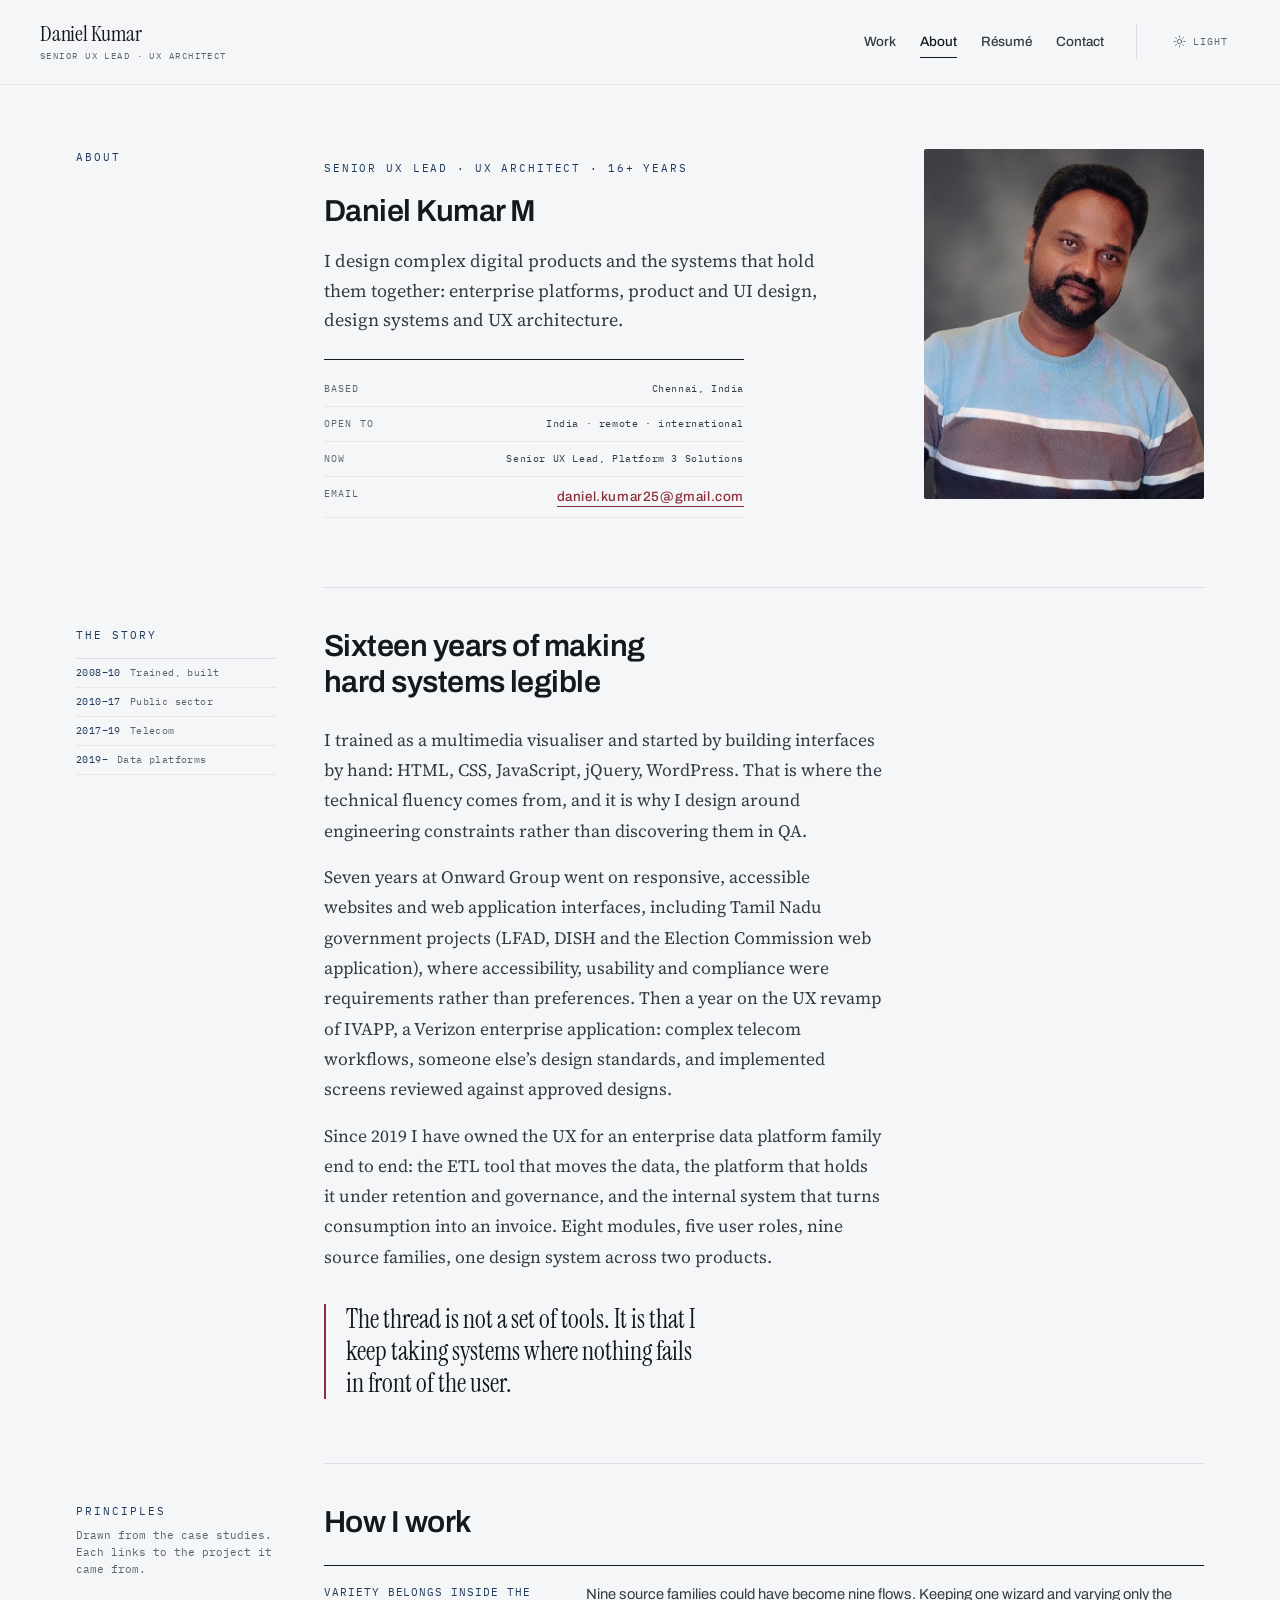
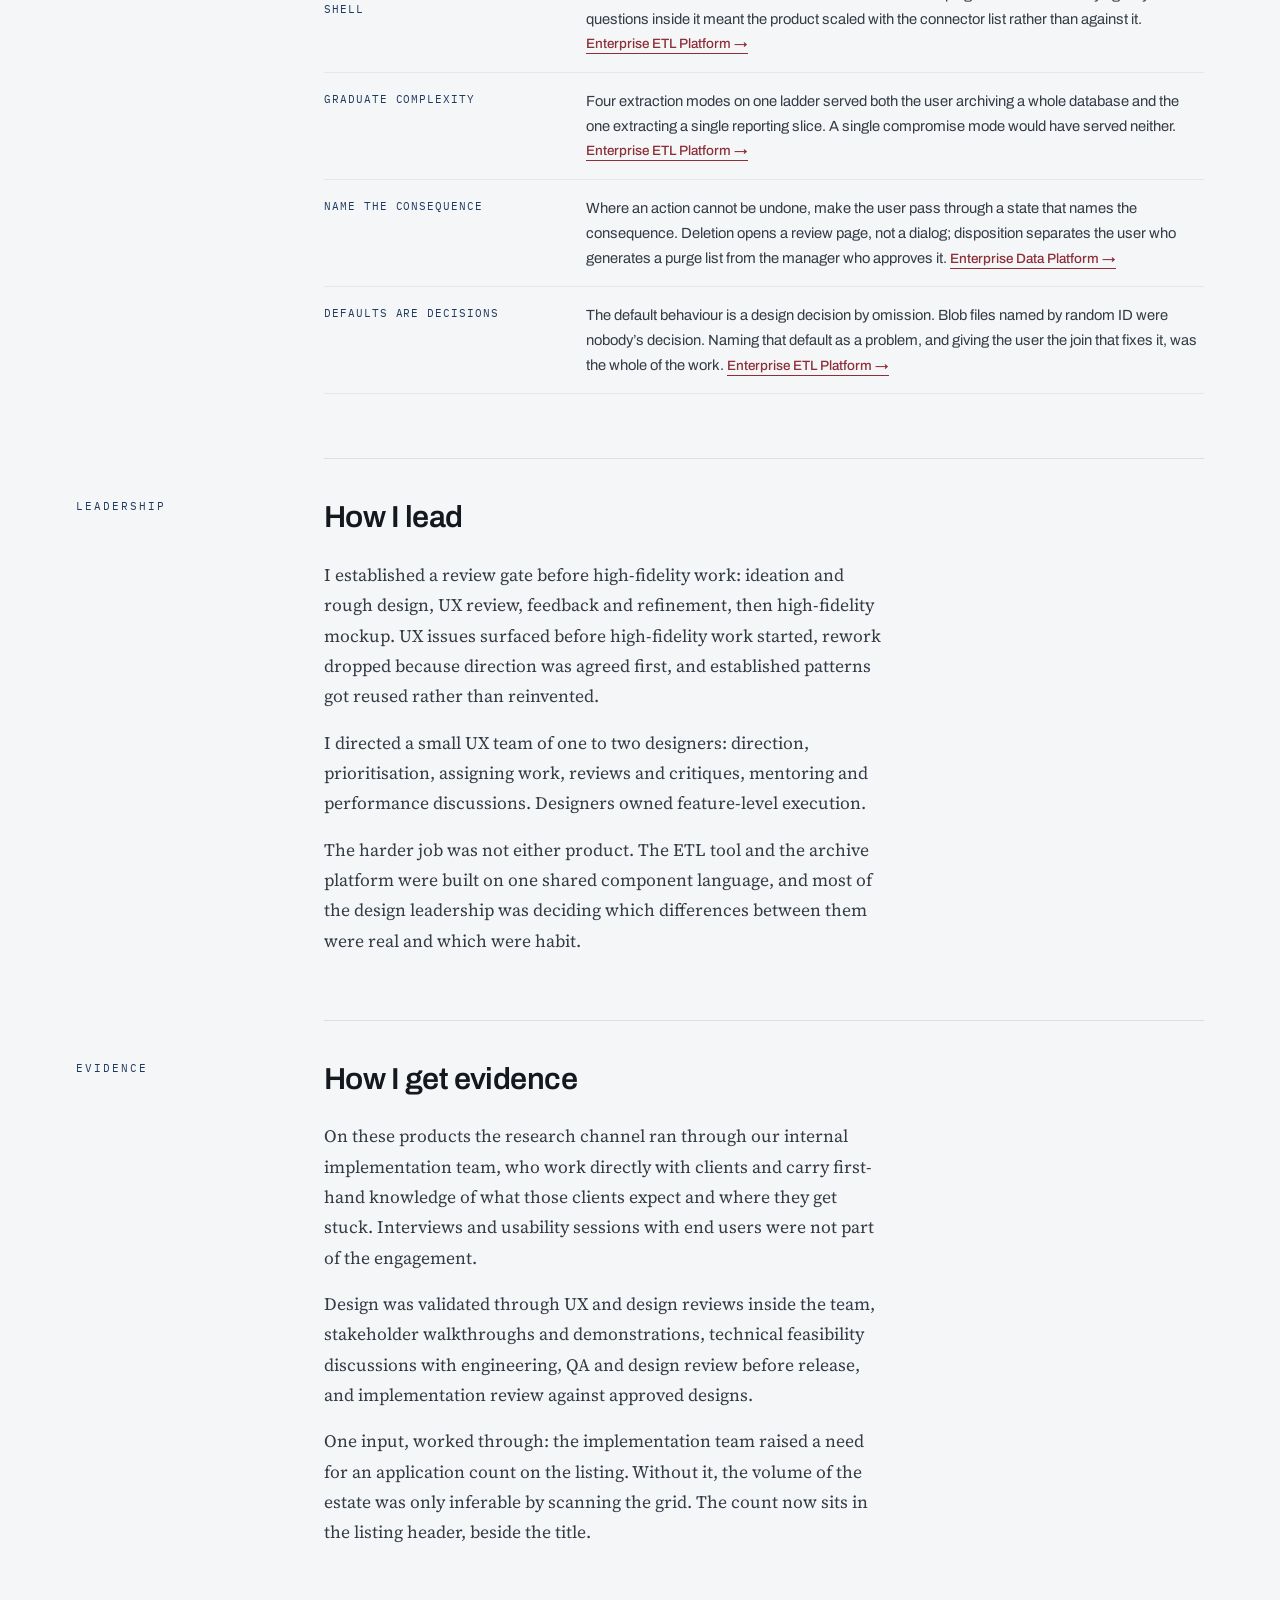
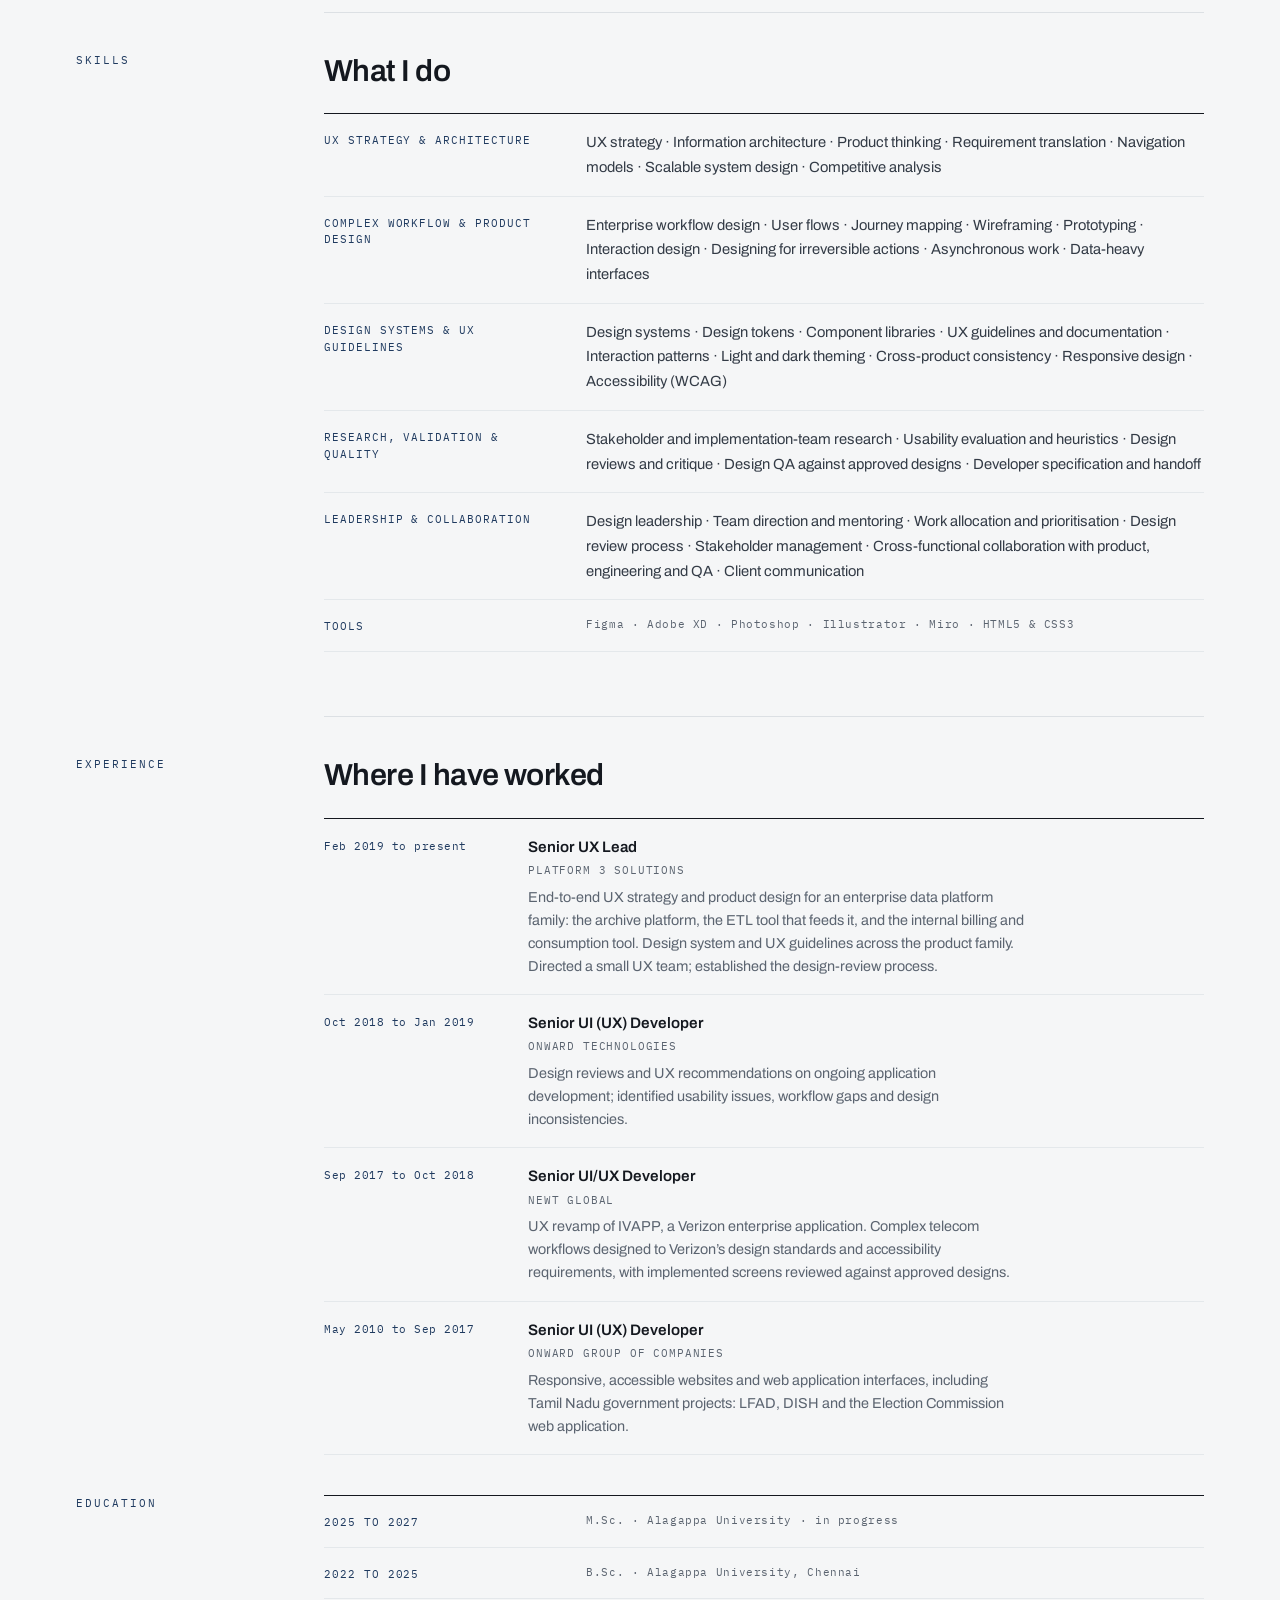
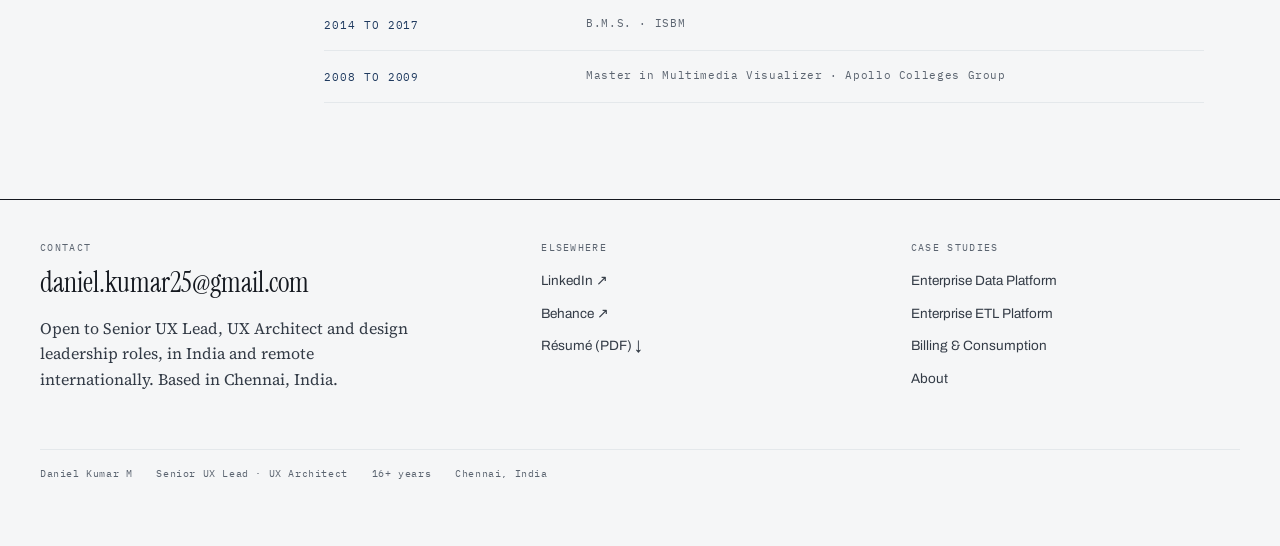
==== about.html @ 2fde2e65 "Initial portfolio website" ====
<!doctype html>
<html lang="en" data-theme="light">
<head>
<meta charset="utf-8">
<meta name="viewport" content="width=device-width, initial-scale=1">

<!-- ==========================================================================
     DANIEL KUMAR M · UX PORTFOLIO
     Senior UX Lead · UX Architect

     Double-click any .html file to open it. No server, no build step.

     WHERE THINGS LIVE
       index.html / work.html / about.html ....... the three main pages
       case-studies/*.html ....................... one file per case study
       assets/css/site.css ....................... ALL styling, every page
       assets/js/site.js ......................... theme control, anchors
       assets/ .................................. images, icons, résumé PDF

     EDITING
       · Page text  -> edit the HTML in that page's <main> below.
       · Colours    -> assets/css/site.css, the DESIGN TOKENS block at the top.
       · Header and footer are repeated in each file. Change one, change all
         six, a find-and-replace across the folder does it in one pass.
       · Images     -> drop a new file over the old one in assets/, same
         filename. No HTML editing needed.
     ========================================================================== -->

<title>About · Daniel Kumar M</title>
<meta name="description" content="Sixteen years of making hard systems legible. Senior UX Lead and UX Architect, Chennai, India.">
<link rel="icon" type="image/png" href="assets/icons/favicon.png">

<!-- FONTS, needs internet. Without it the site falls back to Georgia / Arial
     and still reads correctly. -->
<link rel="preconnect" href="https://fonts.googleapis.com">
<link rel="preconnect" href="https://fonts.gstatic.com" crossorigin>
<link rel="stylesheet" href="https://fonts.googleapis.com/css2?family=Archivo:wght@400;500;600&family=IBM+Plex+Mono:wght@400;500&family=Instrument+Serif:ital@0;1&family=Source+Serif+4:ital,opsz,wght@0,8..60,400;0,8..60,600;1,8..60,400&display=swap">

<link rel="stylesheet" href="assets/css/site.css">

<!-- The only inline script on the site: it sets the theme before the first
     paint so the page never flashes the wrong background. -->
<script>(function(){try{var t=localStorage.getItem('dk-portfolio-theme')||((window.matchMedia&&window.matchMedia('(prefers-color-scheme: dark)').matches)?'dark':'light');document.documentElement.setAttribute('data-theme',t);}catch(e){}})();</script>
</head>

<body data-page="about">
<a class="skip" href="#main">Skip to content</a>

<!-- ==========================================================================
     NAVIGATION
     Four destinations only. The theme control is NOT a nav item, it sits in
     the .util zone, past a dividing rule, styled as a button.
     ========================================================================== -->
<header class="hdr">
  <div class="shell hdr-in">

    <a class="mark" href="index.html">Daniel Kumar<span>Senior UX Lead · UX Architect</span></a>

    <nav class="nav" aria-label="Primary">
      <a href="work.html" data-nav="work">Work</a>
      <a href="about.html" data-nav="about">About</a>
      <a href="assets/Daniel_Kumar_Resume.pdf" class="res" target="_blank" rel="noopener"
         aria-label="Résumé (PDF, opens in a new tab)">Résumé</a>
      <a href="#footer">Contact</a>
    </nav>

    <!-- UTILITY CONTROL, changes appearance, does not navigate. -->
    <div class="util">
      <button class="theme-btn" id="themeBtn" type="button">
        <span id="themeIcon"><svg viewBox="0 0 24 24" fill="none" stroke="currentColor" stroke-width="1.8" stroke-linecap="round" aria-hidden="true"><circle cx="12" cy="12" r="4"/><path d="M12 2v2M12 20v2M4.9 4.9l1.4 1.4M17.7 17.7l1.4 1.4M2 12h2M20 12h2M4.9 19.1l1.4-1.4M17.7 6.3l1.4-1.4"/></svg></span><span id="themeLabel">Light</span>
      </button>
    </div>

  </div>
</header>

<main id="main" class="shell" tabindex="-1">
<section class="ed" style="padding-top:var(--space-64);"><div class="mg"><span class="eb">About</span></div><div class="ct"><div class="ab-head"><div class="ab-head-a"><p class="cs-eb">Senior UX Lead · UX Architect · 16+ years</p><h1 class="claim" style="margin-top:var(--space-16);max-width:14ch;">Daniel Kumar M</h1><p class="hero-sub" style="margin-top:var(--space-16);">I design complex digital products and the systems that hold them together: enterprise platforms, product and UI design, design systems and UX architecture.</p><div class="hero-app" style="margin-top:var(--space-24);"><dl><div><dt>Based</dt><dd>Chennai, India</dd></div><div><dt>Open to</dt><dd>India · remote · international</dd></div><div><dt>Now</dt><dd>Senior UX Lead, Platform 3 Solutions</dd></div><div><dt>Email</dt><dd><a class="tlink" href="mailto:daniel.kumar25@gmail.com">daniel.kumar25@gmail.com</a></dd></div></dl></div></div>
      <!-- PORTRAIT, replace assets/portrait/daniel-kumar-portrait.png with your own photo.
           Keep the filename and this markup; 4:5 ratio, 1200x1500px or larger. -->
      <figure class="portrait">
        <img src="assets/portrait/daniel-kumar-portrait.png" width="611" height="729"
             alt="Portrait of Daniel Kumar M.">
      </figure>
      </div></div><div class="mg gap"><span class="eb">The story</span><div class="scale"><div><b>2008–10</b><span>Trained, built</span></div><div><b>2010–17</b><span>Public sector</span></div><div><b>2017–19</b><span>Telecom</span></div><div><b>2019–</b><span>Data platforms</span></div></div></div><div class="ct gap"><h2 class="claim">Sixteen years of making hard systems legible</h2><div class="prose"><p>I trained as a multimedia visualiser and started by building interfaces by hand: HTML, CSS, JavaScript, jQuery, WordPress. That is where the technical fluency comes from, and it is why I design around engineering constraints rather than discovering them in QA.</p><p>Seven years at Onward Group went on responsive, accessible websites and web application interfaces, including Tamil Nadu government projects (LFAD, DISH and the Election Commission web application), where accessibility, usability and compliance were requirements rather than preferences. Then a year on the UX revamp of IVAPP, a Verizon enterprise application: complex telecom workflows, someone else’s design standards, and implemented screens reviewed against approved designs.</p><p>Since 2019 I have owned the UX for an enterprise data platform family end to end: the ETL tool that moves the data, the platform that holds it under retention and governance, and the internal system that turns consumption into an invoice. Eight modules, five user roles, nine source families, one design system across two products.</p></div><div class="pull">The thread is not a set of tools. It is that I keep taking systems where nothing fails in front of the user.</div></div><div class="mg gap"><span class="eb">Principles</span><span class="note">Drawn from the case studies. Each links to the project it came from.</span></div><div class="ct gap"><h2 class="claim">How I work</h2><div class="rl" style="margin-top:var(--space-24);"><div><div class="k">Variety belongs inside the shell</div><div class="v">Nine source families could have become nine flows. Keeping one wizard and varying only the questions inside it meant the product scaled with the connector list rather than against it. <a class="tlink" href="case-studies/enterprise-etl-platform.html">Enterprise ETL Platform →</a></div></div><div><div class="k">Graduate complexity</div><div class="v">Four extraction modes on one ladder served both the user archiving a whole database and the one extracting a single reporting slice. A single compromise mode would have served neither. <a class="tlink" href="case-studies/enterprise-etl-platform.html">Enterprise ETL Platform →</a></div></div><div><div class="k">Name the consequence</div><div class="v">Where an action cannot be undone, make the user pass through a state that names the consequence. Deletion opens a review page, not a dialog; disposition separates the user who generates a purge list from the manager who approves it. <a class="tlink" href="case-studies/enterprise-data-platform.html">Enterprise Data Platform →</a></div></div><div><div class="k">Defaults are decisions</div><div class="v">The default behaviour is a design decision by omission. Blob files named by random ID were nobody’s decision. Naming that default as a problem, and giving the user the join that fixes it, was the whole of the work. <a class="tlink" href="case-studies/enterprise-etl-platform.html">Enterprise ETL Platform →</a></div></div></div></div><div class="mg gap"><span class="eb">Leadership</span></div><div class="ct gap"><h2 class="claim">How I lead</h2><div class="prose"><p>I established a review gate before high-fidelity work: ideation and rough design, UX review, feedback and refinement, then high-fidelity mockup. UX issues surfaced before high-fidelity work started, rework dropped because direction was agreed first, and established patterns got reused rather than reinvented.</p><p>I directed a small UX team of one to two designers: direction, prioritisation, assigning work, reviews and critiques, mentoring and performance discussions. Designers owned feature-level execution.</p><p>The harder job was not either product. The ETL tool and the archive platform were built on one shared component language, and most of the design leadership was deciding which differences between them were real and which were habit.</p></div></div><div class="mg gap"><span class="eb">Evidence</span></div><div class="ct gap"><h2 class="claim">How I get evidence</h2><div class="prose"><p>On these products the research channel ran through our internal implementation team, who work directly with clients and carry first-hand knowledge of what those clients expect and where they get stuck. Interviews and usability sessions with end users were not part of the engagement.</p><p>Design was validated through UX and design reviews inside the team, stakeholder walkthroughs and demonstrations, technical feasibility discussions with engineering, QA and design review before release, and implementation review against approved designs.</p><p>One input, worked through: the implementation team raised a need for an application count on the listing. Without it, the volume of the estate was only inferable by scanning the grid. The count now sits in the listing header, beside the title.</p></div></div><div class="mg gap"><span class="eb">Skills</span></div><div class="ct gap"><h2 class="claim">What I do</h2><div class="rl" style="margin-top:var(--space-24);"><div><div class="k">UX strategy &amp; architecture</div><div class="v">UX strategy · Information architecture · Product thinking · Requirement translation · Navigation models · Scalable system design · Competitive analysis</div></div><div><div class="k">Complex workflow &amp; product design</div><div class="v">Enterprise workflow design · User flows · Journey mapping · Wireframing · Prototyping · Interaction design · Designing for irreversible actions · Asynchronous work · Data-heavy interfaces</div></div><div><div class="k">Design systems &amp; UX guidelines</div><div class="v">Design systems · Design tokens · Component libraries · UX guidelines and documentation · Interaction patterns · Light and dark theming · Cross-product consistency · Responsive design · Accessibility (WCAG)</div></div><div><div class="k">Research, validation &amp; quality</div><div class="v">Stakeholder and implementation-team research · Usability evaluation and heuristics · Design reviews and critique · Design QA against approved designs · Developer specification and handoff</div></div><div><div class="k">Leadership &amp; collaboration</div><div class="v">Design leadership · Team direction and mentoring · Work allocation and prioritisation · Design review process · Stakeholder management · Cross-functional collaboration with product, engineering and QA · Client communication</div></div><div><div class="k">Tools</div><div class="v mono">Figma · Adobe XD · Photoshop · Illustrator · Miro · HTML5 &amp; CSS3</div></div></div></div><div class="mg gap"><span class="eb">Experience</span></div><div class="ct gap"><h2 class="claim">Where I have worked</h2><div class="tl" style="margin-top:var(--space-24);"><div><div class="y">Feb 2019 to present</div><div><h3>Senior UX Lead</h3><div class="co">Platform 3 Solutions</div><p>End-to-end UX strategy and product design for an enterprise data platform family: the archive platform, the ETL tool that feeds it, and the internal billing and consumption tool. Design system and UX guidelines across the product family. Directed a small UX team; established the design-review process.</p></div></div><div><div class="y">Oct 2018 to Jan 2019</div><div><h3>Senior UI (UX) Developer</h3><div class="co">Onward Technologies</div><p>Design reviews and UX recommendations on ongoing application development; identified usability issues, workflow gaps and design inconsistencies.</p></div></div><div><div class="y">Sep 2017 to Oct 2018</div><div><h3>Senior UI/UX Developer</h3><div class="co">Newt Global</div><p>UX revamp of IVAPP, a Verizon enterprise application. Complex telecom workflows designed to Verizon’s design standards and accessibility requirements, with implemented screens reviewed against approved designs.</p></div></div><div><div class="y">May 2010 to Sep 2017</div><div><h3>Senior UI (UX) Developer</h3><div class="co">Onward Group of Companies</div><p>Responsive, accessible websites and web application interfaces, including Tamil Nadu government projects: LFAD, DISH and the Election Commission web application.</p></div></div></div></div><div class="mg gap-s"><span class="eb">Education</span></div><div class="ct gap-s"><div class="rl"><div><div class="k">2025 to 2027</div><div class="v mono">M.Sc. · Alagappa University · in progress</div></div><div><div class="k">2022 to 2025</div><div class="v mono">B.Sc. · Alagappa University, Chennai</div></div><div><div class="k">2014 to 2017</div><div class="v mono">B.M.S. · ISBM</div></div><div><div class="k">2008 to 2009</div><div class="v mono">Master in Multimedia Visualizer · Apollo Colleges Group</div></div></div></div></section></main>

<!-- ==========================================================================
     FOOTER
     Edit your email, LinkedIn and Behance links here. Repeated on every page.
     ========================================================================== -->
<footer class="ftr" id="footer">
  <div class="shell">
    <div class="ftr-in">

      <div>
        <h2>Contact</h2>
        <a class="em" href="mailto:daniel.kumar25@gmail.com">daniel.kumar25@gmail.com</a>
        <p class="av">Open to Senior UX Lead, UX Architect and design leadership roles,
          in India and remote internationally. Based in Chennai, India.</p>
      </div>

      <div>
        <h2>Elsewhere</h2>
        <ul>
          <li><a href="https://www.linkedin.com/in/danielkumar25/" target="_blank" rel="noopener">LinkedIn ↗</a></li>
          <li><a href="https://www.behance.net/danielkumar25" target="_blank" rel="noopener">Behance ↗</a></li>
          <li><a href="assets/Daniel_Kumar_Resume.pdf" target="_blank" rel="noopener">Résumé (PDF) ↓</a></li>
        </ul>
      </div>

      <nav aria-label="Footer">
        <h2>Case studies</h2>
        <ul>
          <li><a href="case-studies/enterprise-data-platform.html">Enterprise Data Platform</a></li>
          <li><a href="case-studies/enterprise-etl-platform.html">Enterprise ETL Platform</a></li>
          <li><a href="case-studies/billing-consumption.html">Billing &amp; Consumption</a></li>
          <li><a href="about.html">About</a></li>
        </ul>
      </nav>

    </div>
    <div class="colo">
      <span>Daniel Kumar M</span><span>Senior UX Lead · UX Architect</span>
      <span>16+ years</span><span>Chennai, India</span>
    </div>
  </div>
</footer>

<script src="assets/js/site.js" defer></script>
</body>
</html>
---- assets/css/site.css ----
/* ==========================================================================
   DANIEL KUMAR M · UX PORTFOLIO
   One stylesheet for every page.

   DESIGN TOKENS
   Two layers. PRIMITIVE values (--slate-500, --oxblood-500) are referenced only
   by the SEMANTIC layer below. Everything else in this file uses semantic roles
   (--fg-muted, --action-default), never a raw hex.

   To change a colour: edit the primitive. Both themes update together.
   Two rules worth keeping:
     · oxblood = ACTION only (links, buttons, focus ring)
     · ink blue = APPARATUS only (eyebrows, figure numbers, numerals)
   ========================================================================== */
/* ===== PRIMITIVES ===== */
:root{
  --slate-0:#FFFFFF;--slate-50:#F5F6F7;--slate-100:#E9ECEF;--slate-150:#E4E8EB;--slate-200:#DCE0E4;
  --slate-300:#C5CBD2;--slate-400:#9AA3AD;--slate-450:#7E8894;--slate-500:#5B6470;--slate-600:#454E5A;
  --slate-650:#68727F;--slate-700:#333B46;--slate-800:#2A3038;--slate-850:#232932;--slate-900:#1A1E25;
  --slate-950:#14181F;--slate-1000:#0F1216;
  --oxblood-50:#F6E9EA;--oxblood-200:#E39BA2;--oxblood-300:#D4737C;--oxblood-400:#B4525C;
  --oxblood-500:#8C2F39;--oxblood-600:#73262E;--oxblood-700:#5E1F26;--oxblood-950:#2A1214;
  --blue-50:#E8EDF3;--blue-300:#8FA8C4;--blue-500:#1F3A5F;--blue-600:#16304F;--blue-950:#131C27;
  --font-display:"Instrument Serif",Georgia,serif;
  --font-reading:"Source Serif 4",Georgia,serif;
  --font-ui:"Archivo","Helvetica Neue",Arial,sans-serif;
  --font-mono:"IBM Plex Mono",ui-monospace,Menlo,monospace;
  --space-4:4px;--space-8:8px;--space-12:12px;--space-16:16px;--space-20:20px;--space-24:24px;
  --space-32:32px;--space-40:40px;--space-48:48px;--space-64:64px;--space-96:96px;--space-128:128px;--space-160:160px;
  --radius-1:1px;--radius-2:2px;
  --dur-fast:120ms;--dur-base:180ms;--ease:cubic-bezier(.2,0,0,1);
}
/* ===== SEMANTIC · LIGHT ===== */
:root{
  --bg-page:var(--slate-50);--bg-surface:var(--slate-0);--bg-mat:var(--slate-100);
  --bg-inset:var(--slate-150);--bg-inverse:var(--slate-950);--bg-panel:var(--slate-0);
  --fg-default:var(--slate-950);--fg-reading:var(--slate-700);--fg-muted:var(--slate-500);--fg-inverse:var(--slate-50);
  --border-subtle:var(--slate-150);--border-default:var(--slate-200);--border-strong:var(--slate-950);
  --border-interactive:var(--slate-450);
  --action-default:var(--oxblood-500);--action-hover:var(--oxblood-600);--action-active:var(--oxblood-700);
  --action-tint:var(--oxblood-50);
  --apparatus-default:var(--blue-500);--apparatus-tint:var(--blue-50);
  --focus-ring:var(--oxblood-500);
  /* Status hues used only inside interface reconstructions. In the products
     these drawings reconstruct, state is carried by colour, so dropping it
     would misrepresent the design. Never used by the site's own components. */
  --fig-ok:#2E6B4F;--fig-warn:#8A6218;--fig-stop:#8C2F39;--fig-idle:#5B6470;
}
@media (prefers-color-scheme:dark){:root:not([data-theme="light"]){
  --bg-page:var(--slate-950);--bg-surface:var(--slate-900);--bg-mat:var(--slate-850);
  --bg-inset:var(--slate-800);--bg-inverse:var(--slate-100);--bg-panel:var(--slate-900);
  --fg-default:var(--slate-100);--fg-reading:#C4CBD3;--fg-muted:#8B95A2;--fg-inverse:var(--slate-950);
  --border-subtle:var(--slate-850);--border-default:var(--slate-800);--border-strong:var(--slate-100);
  --border-interactive:var(--slate-650);
  --action-default:var(--oxblood-300);--action-hover:var(--oxblood-200);--action-active:var(--oxblood-400);
  --action-tint:var(--oxblood-950);
  --apparatus-default:var(--blue-300);--apparatus-tint:var(--blue-950);
  --focus-ring:var(--oxblood-300);
  --fig-ok:#6FB491;--fig-warn:#C9A24B;--fig-stop:#D4737C;--fig-idle:#8B95A2;
}}
:root[data-theme="dark"]{
  --bg-page:var(--slate-950);--bg-surface:var(--slate-900);--bg-mat:var(--slate-850);
  --bg-inset:var(--slate-800);--bg-inverse:var(--slate-100);--bg-panel:var(--slate-900);
  --fg-default:var(--slate-100);--fg-reading:#C4CBD3;--fg-muted:#8B95A2;--fg-inverse:var(--slate-950);
  --border-subtle:var(--slate-850);--border-default:var(--slate-800);--border-strong:var(--slate-100);
  --border-interactive:var(--slate-650);
  --action-default:var(--oxblood-300);--action-hover:var(--oxblood-200);--action-active:var(--oxblood-400);
  --action-tint:var(--oxblood-950);
  --apparatus-default:var(--blue-300);--apparatus-tint:var(--blue-950);
  --focus-ring:var(--oxblood-300);
  --fig-ok:#6FB491;--fig-warn:#C9A24B;--fig-stop:#D4737C;--fig-idle:#8B95A2;
}

*{box-sizing:border-box;}
html{scroll-behavior:smooth;}
body{margin:0;background:var(--bg-page);color:var(--fg-default);font-family:var(--font-ui);font-size:16px;line-height:1.6;-webkit-font-smoothing:antialiased;}
img,svg{display:block;max-width:100%;}
a{color:inherit;text-decoration:none;}
:where(a,button,[tabindex]):focus-visible{outline:2px solid var(--focus-ring);outline-offset:2px;border-radius:var(--radius-2);}
.skip{position:absolute;left:-9999px;top:0;z-index:99;background:var(--bg-inverse);color:var(--fg-inverse);
  font-family:var(--font-mono);font-size:11px;letter-spacing:.1em;text-transform:uppercase;padding:12px 18px;}
.skip:focus{left:12px;top:12px;}
.shell{max-width:1280px;margin:0 auto;padding:0 var(--space-40);}
@media (max-width:900px){
  .ed{grid-template-columns:minmax(0,1fr);gap:0;}
  .ed .mg.gap{border-top:0;padding-top:var(--space-32);}
  .ed .ct.gap{border-top:0;padding-top:var(--space-12);}
  .ed .claim{font-size:1.6rem;}
  .band-head{grid-template-columns:minmax(0,1fr);gap:var(--space-16);align-items:start;}
  .shell{padding:0 var(--space-24);}}
@media (max-width:520px){.shell{padding:0 var(--space-20);}}

/* ===== HEADER ===== */
.hdr{border-bottom:1px solid var(--border-subtle);}
/* padding-top/bottom only, a `padding` shorthand here would override the
   horizontal padding .shell sets, and the header would touch the viewport
   edge at every width below 1280px. */
.hdr-in{display:flex;align-items:center;gap:var(--space-24);
  padding-top:var(--space-24);padding-bottom:var(--space-24);}
.mark{font-family:var(--font-display);font-size:1.35rem;letter-spacing:-.01em;color:var(--fg-default);margin-right:auto;line-height:1;}
.mark span{display:block;font-family:var(--font-mono);font-size:9px;letter-spacing:.16em;text-transform:uppercase;color:var(--fg-muted);margin-top:5px;}
.nav{display:flex;align-items:center;gap:var(--space-24);}
.nav a{font-size:13.5px;font-weight:500;color:var(--fg-reading);padding:4px 0;transition:color var(--dur-fast) var(--ease);}
.nav a:hover{color:var(--fg-default);}
.nav a[aria-current="page"]{color:var(--fg-default);box-shadow:0 1px 0 var(--fg-default);}
/* Résumé is a normal nav item. It opens a PDF, which the aria-label states;
   it is not styled as an action, so the four links read as one set. */
.nav a.res{font-family:inherit;font-size:13.5px;font-weight:500;letter-spacing:normal;
  text-transform:none;color:var(--fg-reading);box-shadow:none;}
.nav a.res:hover{color:var(--fg-default);box-shadow:none;}
/* utility zone, visually separated from navigation */
.util{display:flex;align-items:center;gap:var(--space-16);padding-left:var(--space-24);margin-left:var(--space-8);border-left:1px solid var(--border-default);align-self:stretch;}
.theme-btn{display:inline-flex;align-items:center;gap:7px;background:var(--bg-surface);color:var(--fg-muted);
  border:1px solid var(--border-interactive);border-radius:var(--radius-2);padding:7px 11px;cursor:pointer;
  font-family:var(--font-mono);font-size:10px;letter-spacing:.11em;text-transform:uppercase;min-height:32px;
  transition:color var(--dur-fast) var(--ease),border-color var(--dur-fast) var(--ease);}
/* Utility, not navigation: transparent at rest so it never reads as a fifth
   destination, and the label drops away on small screens where it was the
   loudest thing on the page. */
.theme-btn{background:transparent;border-color:transparent;}
.theme-btn:hover{color:var(--fg-default);border-color:var(--border-interactive);background:var(--bg-surface);}
@media (max-width:760px){.theme-btn #themeLabel{display:none;}
  .theme-btn{padding:9px;min-width:40px;justify-content:center;}}
.theme-btn svg{width:13px;height:13px;flex:none;}
@media (max-width:760px){
  .hdr-in{flex-wrap:wrap;gap:var(--space-16);}
  .mark{margin-right:auto;}
  .util{order:2;border-left:0;padding-left:0;margin-left:0;}
  .nav{order:3;flex-basis:100%;gap:var(--space-20);border-top:1px solid var(--border-subtle);padding-top:var(--space-12);}
  .theme-btn{min-height:40px;}
}

/* ===== SECTION HEADS ===== */
.band{padding:var(--space-96) 0 0;}
.band.tight{padding-top:var(--space-64);}
.shead{display:flex;align-items:baseline;gap:var(--space-16);padding-bottom:var(--space-12);border-bottom:1px solid var(--border-strong);margin-bottom:var(--space-32);}
.shead .eb{font-family:var(--font-mono);font-size:11px;letter-spacing:.18em;text-transform:uppercase;color:var(--apparatus-default);}
.shead .ct{margin-left:auto;font-family:var(--font-mono);font-size:10px;letter-spacing:.11em;text-transform:uppercase;color:var(--fg-muted);white-space:nowrap;}
.shead h2{font-family:var(--font-display);font-weight:400;font-size:clamp(1.5rem,2.6vw,2rem);line-height:1.12;margin:0;letter-spacing:-.008em;}

/* ===== HERO ===== */
/* Statement left, portrait right. Shorter than the old hero on purpose:
   the first case study has to be reachable on the opening screen. */
.hero{padding:var(--space-48) 0 var(--space-32);display:grid;
  grid-template-columns:minmax(0,1fr) 260px;gap:var(--space-64);align-items:center;}
.hero-txt{min-width:0;}
.hero-portrait{margin:0;}
/* A working headshot, not the subject of the page: held to a calm frame and
   slightly desaturated so it sits in the palette instead of competing with the
   statement beside it. */
.hero-portrait img{width:100%;height:auto;aspect-ratio:4/5;object-fit:cover;object-position:50% 18%;
  display:block;background:var(--bg-mat);border:1px solid var(--border-default);
  filter:saturate(.72) contrast(1.04);}
.hero-eb{font-family:var(--font-mono);font-size:11px;letter-spacing:.17em;text-transform:uppercase;color:var(--apparatus-default);margin-bottom:var(--space-24);}
.hero-eb b{color:var(--fg-default);font-weight:400;}
.hero h1{font-family:var(--font-display);font-weight:400;font-size:clamp(2.3rem,4.4vw,3.5rem);line-height:1.04;letter-spacing:-.015em;margin:0;max-width:20ch;text-wrap:balance;}
.hero-sub{font-family:var(--font-reading);font-size:1.125rem;line-height:1.66;color:var(--fg-reading);max-width:56ch;margin:var(--space-24) 0 0;}
.hero-cta{display:flex;flex-wrap:wrap;gap:var(--space-24);align-items:center;margin-top:var(--space-32);}
.btn{background:var(--bg-inverse);color:var(--fg-inverse);font-family:var(--font-ui);font-weight:500;font-size:13.5px;
  padding:13px 24px;border-radius:var(--radius-1);border:0;cursor:pointer;transition:background var(--dur-fast) var(--ease);}
.btn:hover{background:var(--slate-700);}
:root[data-theme="dark"] .btn:hover{background:var(--slate-300);}
/* Secondary action, paired with .btn. The résumé is a destination, not a
   sentence, so it is shaped like the primary button rather than underlined as
   inline text, same height, same type, outline instead of fill. The border
   meets WCAG 2.2 1.4.11 (3:1) via --border-interactive. */
.btn-2{display:inline-flex;align-items:center;gap:8px;font-family:var(--font-ui);font-weight:500;
  font-size:13.5px;color:var(--fg-default);background:transparent;
  padding:12px 22px;border:1px solid var(--border-interactive);border-radius:var(--radius-1);
  transition:color var(--dur-fast) var(--ease),border-color var(--dur-fast) var(--ease),
             background var(--dur-fast) var(--ease);}
.btn-2 .ar{color:var(--fg-muted);transition:color var(--dur-fast) var(--ease);}
.btn-2:hover{color:var(--action-default);border-color:var(--action-default);background:var(--bg-surface);}
.btn-2:hover .ar{color:var(--action-default);}
.tlink{font-family:var(--font-ui);font-weight:500;font-size:13.5px;color:var(--action-default);box-shadow:0 1px 0 var(--action-default);padding-bottom:2px;transition:color var(--dur-fast) var(--ease),box-shadow var(--dur-fast) var(--ease);}
.tlink:hover{color:var(--action-hover);box-shadow:0 2px 0 var(--action-hover);}
.hero-app{border-top:1px solid var(--border-strong);padding-top:var(--space-12);}
.hero-app dl{margin:0;display:flex;flex-direction:column;}
.hero-app div{display:flex;justify-content:space-between;gap:var(--space-12);padding:9px 0;border-bottom:1px solid var(--border-subtle);
  font-family:var(--font-mono);font-size:10px;letter-spacing:.06em;}
.hero-app dt{color:var(--fg-muted);text-transform:uppercase;letter-spacing:.11em;}
.hero-app dd{margin:0;color:var(--fg-reading);text-align:right;}
/* The hero facts run as one strip, using the same component as a case-study
   fact row, so the same kind of information looks the same everywhere. */
/* No bottom margin: the Selected Work band supplies its own top padding, and
   stacking both pushed the first case study off the opening screen. */
.hero-facts{margin-top:var(--space-8);margin-bottom:0;}
.hero-facts a{color:var(--action-default);overflow-wrap:anywhere;box-shadow:0 1px 0 color-mix(in srgb,var(--action-default) 40%,transparent);}
.hero-facts a:hover{box-shadow:0 1px 0 var(--action-default);}
.facts.hero-facts{grid-template-columns:repeat(6,minmax(0,1fr));gap:0 var(--space-24);}
@media (max-width:1100px){.facts.hero-facts{grid-template-columns:repeat(3,minmax(0,1fr));}}
@media (max-width:640px){.facts.hero-facts{grid-template-columns:repeat(2,minmax(0,1fr));}
  .facts.hero-facts dd{font-size:11px;}}
.chips{display:flex;flex-wrap:wrap;gap:6px;margin-top:var(--space-24);}
.chips span{font-family:var(--font-mono);font-size:10px;letter-spacing:.11em;text-transform:uppercase;color:var(--fg-muted);
  border:1px solid var(--border-default);background:var(--bg-surface);border-radius:var(--radius-2);padding:5px 9px;}
@media (max-width:900px){.hero{grid-template-columns:minmax(0,1fr);gap:var(--space-32);padding:var(--space-48) 0 var(--space-32);}
  .hero-portrait{max-width:240px;order:-1;}}
@media (max-width:520px){.hero h1{font-size:2.35rem;}.hero-sub{font-size:1.02rem;}}

/* ===== PROJECT ROWS =====
   One row per project. All three rows are identical: there is no flagship /
   secondary split, so the three case studies read as one set rather than as
   one project plus two afterthoughts.

   Row anatomy:  text column (left, 0.9fr) | image (right, 1.1fr)
   The image is the largest element in the row, and every row carries the same
   fields, index, problem, name, what it is, facts, read link, so nothing on
   either side is left empty. */
.wlist{display:flex;flex-direction:column;gap:var(--space-64);}
.proj{display:grid;grid-template-columns:minmax(0,0.9fr) minmax(0,1.1fr);
  gap:var(--space-48);align-items:start;color:inherit;position:relative;
  padding-top:var(--space-32);border-top:1px solid var(--border-strong);}
/* The oxblood wipe runs along the rule at the TOP of the row, so the row reads
   as a labelled entry rather than a picture with a caption underneath. */
.proj::after{content:"";position:absolute;left:0;top:-1px;height:1px;width:0;
  background:var(--action-default);transition:width var(--dur-base) var(--ease);}
.proj:hover::after,.proj:focus-visible::after{width:100%;}
.p-txt{display:flex;flex-direction:column;align-items:flex-start;
  gap:var(--space-16);min-width:0;}

.proj .prob{font-family:var(--font-display);font-weight:400;
  font-size:clamp(1.6rem,2.5vw,2.1rem);line-height:1.11;letter-spacing:-.008em;
  color:var(--fg-default);max-width:20ch;margin-top:var(--space-4);
  transition:color var(--dur-fast) var(--ease);}
.proj:hover .prob{color:var(--action-default);}
.proj .nm{font-family:var(--font-mono);font-size:11px;letter-spacing:.09em;
  text-transform:uppercase;color:var(--fg-default);}
.proj .desc{font-family:var(--font-reading);font-size:1rem;line-height:1.62;
  color:var(--fg-reading);max-width:44ch;}
/* Facts sit below a hairline: they are apparatus, not prose. */
.proj .meta{font-family:var(--font-mono);font-size:10.5px;letter-spacing:.06em;
  color:var(--fg-muted);line-height:1.7;width:100%;padding-top:var(--space-16);
  border-top:1px solid var(--border-subtle);}
.proj .go{font-family:var(--font-mono);font-size:10px;letter-spacing:.12em;
  text-transform:uppercase;color:var(--action-default);padding-bottom:3px;
  box-shadow:0 1px 0 color-mix(in srgb,var(--action-default) 45%,transparent);
  transition:box-shadow var(--dur-fast) var(--ease);}
.proj:hover .go{box-shadow:0 1px 0 var(--action-default);}

/* Image: same frame and same crop for a screenshot and for a structural mark,
   so the three rows sit on one visual baseline. */
.proj .thumb{width:100%;background:var(--bg-mat);overflow:hidden;line-height:0;
  aspect-ratio:16/10;}
.proj .thumb img,.proj .thumb svg{width:100%;height:100%;
  object-fit:cover;object-position:top left;}

.idx{display:flex;align-items:baseline;gap:var(--space-12);font-family:var(--font-mono);font-size:9.5px;letter-spacing:.14em;text-transform:uppercase;}
.idx .n{color:var(--apparatus-default);}
.idx .f{color:var(--fg-muted);}
.idx .flag{margin-left:auto;color:var(--action-default);border:1px solid color-mix(in srgb,var(--action-default) 40%,transparent);border-radius:var(--radius-2);padding:2px 7px;letter-spacing:.1em;}

/* Below 900px the row stacks: image first, then the text under it. */
@media (max-width:900px){
  .wlist{gap:var(--space-48);}
  .proj{grid-template-columns:minmax(0,1fr);gap:var(--space-24);}
  .proj .thumb{order:-1;}
  .proj .prob{max-width:26ch;font-size:1.65rem;}
  .proj .desc{max-width:60ch;}}
@media (max-width:520px){.proj .prob{font-size:1.45rem;}}


/* ===== CASE-STUDY ADDITIONS =====
   Two components the updated case studies need and the old ones did not:
   a pair of parallel labelled lists, and a closing line under a section. */
.cols2{display:grid;grid-template-columns:repeat(2,minmax(0,1fr));gap:var(--space-48);
  padding-top:var(--space-24);padding-bottom:var(--space-16);}
.cols2 h3{font-family:var(--font-mono);font-size:9.5px;letter-spacing:.14em;text-transform:uppercase;
  color:var(--fg-muted);font-weight:400;margin:0 0 var(--space-12);
  padding-bottom:var(--space-8);border-bottom:1px solid var(--border-default);}
.cols2 ul{list-style:none;margin:0;padding:0;display:flex;flex-direction:column;gap:var(--space-8);}
.cols2 li{font-family:var(--font-reading);font-size:.95rem;line-height:1.5;color:var(--fg-reading);
  padding-left:var(--space-16);position:relative;}
.cols2 li::before{content:"";position:absolute;left:0;top:.6em;width:4px;height:4px;border-radius:50%;
  background:var(--apparatus-default);}
@media (max-width:760px){.cols2{grid-template-columns:minmax(0,1fr);gap:var(--space-32);}}

/* This carries real sentences from the case study, so it is set as reading
   type. It was 10.5px mono, which is the label style, not a prose style. */
.after{font-family:var(--font-reading);font-size:.98rem;line-height:1.62;
  color:var(--fg-muted);margin:var(--space-20) 0 0;max-width:68ch;
  padding-top:var(--space-16);border-top:1px solid var(--border-subtle);}

/* ===== CAPABILITY GRID ===== */
.caps{display:grid;grid-template-columns:repeat(4,minmax(0,1fr));gap:var(--space-32);}
.caps > div{border-top:1px solid var(--border-default);padding-top:var(--space-16);}
.caps h3{font-family:var(--font-ui);font-weight:600;font-size:.95rem;margin:0 0 var(--space-8);}
.caps p{margin:0;font-size:.9rem;line-height:1.6;color:var(--fg-muted);}
@media (max-width:900px){.caps{grid-template-columns:repeat(2,minmax(0,1fr));gap:var(--space-24);}}
@media (max-width:520px){.caps{grid-template-columns:minmax(0,1fr);}}

/* ===== DESIGN SYSTEM BAND ===== */
.ds{display:grid;grid-template-columns:minmax(0,1fr) 320px;gap:var(--space-48);align-items:start;}
.ds-spec{display:flex;flex-direction:column;gap:var(--space-24);}
.ds-ramp{display:flex;border:1px solid var(--border-default);border-radius:var(--radius-2);overflow:hidden;}
.ds-ramp i{flex:1;height:52px;display:block;}
.ds-type{display:flex;flex-direction:column;gap:var(--space-12);border-top:1px solid var(--border-default);padding-top:var(--space-16);}
.ds-type div{display:grid;grid-template-columns:112px minmax(0,1fr);gap:var(--space-16);align-items:baseline;}
.ds-type b{font-family:var(--font-mono);font-size:9.5px;letter-spacing:.11em;text-transform:uppercase;color:var(--fg-muted);font-weight:400;}
.ds-note{border-top:1px solid var(--border-strong);padding-top:var(--space-16);}
.ds-note p{font-family:var(--font-reading);font-size:1rem;line-height:1.68;color:var(--fg-reading);margin:0 0 var(--space-16);}
.ds-list{display:flex;flex-direction:column;}
.ds-list div{display:flex;justify-content:space-between;gap:var(--space-12);padding:8px 0;border-bottom:1px solid var(--border-subtle);font-family:var(--font-mono);font-size:10px;letter-spacing:.06em;color:var(--fg-muted);}
.ds-list div b{color:var(--apparatus-default);font-weight:400;}
@media (max-width:900px){.ds{grid-template-columns:minmax(0,1fr);gap:var(--space-32);}}

/* ===== EXPERIENCE / LISTS ===== */
.tl{display:flex;flex-direction:column;border-top:1px solid var(--border-strong);}
.tl > div{display:grid;grid-template-columns:172px minmax(0,1fr);gap:var(--space-32);padding:var(--space-16) 0;border-bottom:1px solid var(--border-subtle);align-items:start;}
.tl .y{font-family:var(--font-mono);font-size:10.5px;letter-spacing:.05em;color:var(--apparatus-default);font-variant-numeric:tabular-nums;padding-top:3px;}
.tl h3{font-family:var(--font-ui);font-weight:600;font-size:.95rem;margin:0 0 3px;}
.tl .co{font-family:var(--font-mono);font-size:10.5px;letter-spacing:.08em;text-transform:uppercase;color:var(--fg-muted);margin-bottom:7px;}
.tl p{margin:0;font-size:.9rem;line-height:1.6;color:var(--fg-muted);max-width:62ch;}
@media (max-width:900px){.tl > div{grid-template-columns:minmax(0,1fr);gap:var(--space-4);}}

.rl{display:flex;flex-direction:column;border-top:1px solid var(--border-strong);}
.rl > div{display:grid;grid-template-columns:230px minmax(0,1fr);gap:var(--space-32);padding:var(--space-16) 0;border-bottom:1px solid var(--border-subtle);align-items:start;}
.rl .k{font-family:var(--font-mono);font-size:10.5px;letter-spacing:.09em;text-transform:uppercase;color:var(--apparatus-default);padding-top:2px;}
.rl .v{font-size:.92rem;line-height:1.68;color:var(--fg-reading);}
.rl .v.mono{font-family:var(--font-mono);font-size:10.5px;letter-spacing:.06em;color:var(--fg-muted);}
@media (max-width:900px){.rl > div{grid-template-columns:minmax(0,1fr);gap:var(--space-4);}}

/* ===== EDITORIAL (case study / about) ===== */
/* Rail + measure, centred. The old 168px|1fr grid left a third of every section
   empty on the right, because the prose capped long before the column did. */
.ed{display:grid;grid-template-columns:200px minmax(0,880px);gap:0 var(--space-48);
  align-items:start;justify-content:center;}
/* Section labels are static. Sticky was tried and removed: inside this grid the
   labels of adjacent rows pile into the same band. The rule above each section
   and the sans heading carry the rhythm instead. */
.mg{display:flex;flex-direction:column;gap:6px;min-width:0;}
.ct{display:flex;flex-direction:column;min-width:0;}
.gap{margin-top:var(--space-64);}
.gap-s{margin-top:var(--space-40);}
.mg .eb{font-family:var(--font-mono);font-size:11px;letter-spacing:.18em;text-transform:uppercase;color:var(--apparatus-default);}
.mg .fn{font-family:var(--font-mono);font-size:11px;letter-spacing:.1em;color:var(--apparatus-default);}
.mg .cap{font-family:var(--font-mono);font-size:11px;line-height:1.7;letter-spacing:.04em;color:var(--fg-muted);}
.mg .dis{font-family:var(--font-mono);font-size:9.5px;line-height:1.6;letter-spacing:.03em;color:var(--fg-muted);opacity:.72;margin-top:10px;}
.mg .full{font-family:var(--font-mono);font-size:10px;letter-spacing:.1em;text-transform:uppercase;color:var(--action-default);margin-top:4px;box-shadow:0 1px 0 color-mix(in srgb,var(--action-default) 45%,transparent);align-self:flex-start;padding-bottom:2px;}
.mg .note{font-family:var(--font-mono);font-size:10.5px;line-height:1.62;color:var(--fg-muted);}
.mg .scale{display:flex;flex-direction:column;border-top:1px solid var(--border-default);margin-top:var(--space-8);}
.mg .scale div{display:grid;grid-template-columns:auto minmax(0,1fr);gap:9px;padding:6px 0;border-bottom:1px solid var(--border-subtle);
  font-family:var(--font-mono);font-size:10px;letter-spacing:.04em;color:var(--fg-muted);font-variant-numeric:tabular-nums;}
.mg .scale div b{color:var(--apparatus-default);font-weight:400;}
/* ===== ABOUT HEAD =====
   Text left, portrait right, so the portrait has a column to sit in instead of
   interrupting the reading measure. */
.ab-head{display:grid;grid-template-columns:minmax(0,1fr) 280px;
  gap:var(--space-48);align-items:start;}
.ab-head-a{min-width:0;}
.ab-head figure.portrait{max-width:100%;margin:0;}
.ab-head .hero-app{max-width:420px;}
@media (max-width:900px){.ab-head{grid-template-columns:minmax(0,1fr);gap:var(--space-32);}
  .ab-head figure.portrait{max-width:220px;}}

/* Band headings sit above a full-width band, so they take a wider measure
   than a case-study claim (which is deliberately narrow at 18ch). */
.band-head{display:grid;grid-template-columns:minmax(0,1.5fr) minmax(0,1fr);
  gap:var(--space-48);align-items:end;margin:0 0 var(--space-40);}
.band-h{font-family:var(--font-display);font-weight:400;
  font-size:clamp(1.9rem,3.4vw,2.6rem);line-height:1.08;letter-spacing:-.01em;
  margin:0;max-width:26ch;text-wrap:balance;}
.band-note{font-family:var(--font-reading);font-size:1rem;line-height:1.62;
  color:var(--fg-muted);margin:0;max-width:44ch;}
/* A band heading used on its own (not paired with a note inside .band-head)
   had no space beneath it, so the capability rules and the colour ramp were
   colliding with its descenders. */
.band > .band-h{margin-bottom:var(--space-40);}
/* Page-level claims stay in the display serif. */
.claim{font-family:var(--font-display);font-weight:400;font-size:clamp(2rem,4.3vw,3.1rem);line-height:1.05;letter-spacing:-.01em;margin:0;max-width:18ch;text-wrap:balance;}
/* Section headings inside a case study drop to the UI sans at a third of the
   size. Twenty-four serif headings at 56px gave the page no hierarchy and made
   an argument read like a run of magazine openers. */
.ed .claim{font-family:var(--font-ui);font-weight:600;font-size:1.9rem;line-height:1.2;
  letter-spacing:-.018em;max-width:26ch;}
.ed .qual{font-size:1.02rem;margin-top:var(--space-8);max-width:52ch;}
/* A hairline over every section gives the long page a countable rhythm. */
.ed .mg.gap{padding-top:var(--space-40);}
.ed .ct.gap{padding-top:var(--space-40);border-top:1px solid var(--border-default);}
.qual{font-family:var(--font-reading);font-style:italic;font-size:1.19rem;line-height:1.42;color:var(--fg-muted);margin:var(--space-12) 0 0;max-width:44ch;}
.prose{font-family:var(--font-reading);font-size:1.09rem;line-height:1.74;color:var(--fg-reading);max-width:62ch;margin:var(--space-24) 0 0;display:flex;flex-direction:column;gap:var(--space-16);}
.prose p{margin:0;}
.pull{font-family:var(--font-display);font-size:1.6rem;line-height:1.24;color:var(--fg-default);max-width:32ch;padding-left:var(--space-20);border-left:2px solid var(--action-default);margin-top:var(--space-32);}
.fig:focus-visible{outline:2px solid var(--focus-ring);outline-offset:2px;}
.fig{background:var(--bg-mat);border:1px solid var(--border-subtle);padding:var(--space-24);line-height:0;overflow-x:auto;margin-top:var(--space-8);}
.fig img{width:100%;min-width:760px;height:auto;}
.fig svg{width:100%;min-width:0;height:auto;}
.annos{display:grid;grid-template-columns:repeat(2,minmax(0,1fr));gap:var(--space-32) var(--space-40);
  border-top:1px solid var(--border-default);padding-top:var(--space-24);margin-top:var(--space-32);}
.anno{display:grid;grid-template-columns:26px minmax(0,1fr);gap:var(--space-12);align-items:start;}
.anno .n{font-family:var(--font-mono);font-size:11px;letter-spacing:.06em;color:var(--apparatus-default);padding-top:2px;}
.anno h3{font-family:var(--font-ui);font-weight:600;font-size:.95rem;line-height:1.34;margin:0 0 5px;letter-spacing:-.005em;}
.anno p{margin:0;font-family:var(--font-reading);font-size:.95rem;line-height:1.6;color:var(--fg-muted);}
.anno p:empty{display:none;}
@media (max-width:900px){
  .ed{display:flex;flex-direction:column;align-items:stretch;}
  .gap{margin-top:var(--space-40);}.gap-s{margin-top:var(--space-24);}
  .mg + .ct{margin-top:var(--space-12);}
  .annos{grid-template-columns:minmax(0,1fr);gap:var(--space-20);}
  .fig{padding:var(--space-12);}.fig img{min-width:700px;}
  /* Reconstructions are dense desktop interfaces. Below ~820px, scaling them
     to the column would make their labels unreadable, so they keep a working
     width and the plate scrolls sideways instead. */
  .fig svg{min-width:760px;}
  .ct.gap-s figure::after{content:"Scroll sideways to see the whole figure.";
    display:block;font-family:var(--font-mono);font-size:9.5px;letter-spacing:.04em;
    color:var(--fg-muted);margin-top:var(--space-8);}
  .prose{font-size:1.02rem;}.claim{font-size:1.85rem;}.qual{font-size:1.04rem;}
}
@media (max-width:520px){.fig{padding:var(--space-8);}.claim{font-size:1.65rem;}}

/* ===== CASE STUDY HERO + FACTS ===== */
/* ===== CASE-STUDY HEAD =====
   Intro left, section index right. These pages run long, so a hiring manager
   gets a skim path before committing to the read, and the right-hand column
   carries information instead of sitting empty. */
.cs-hero{padding:var(--space-40) 0 var(--space-40);border-bottom:1px solid var(--border-strong);}
.back{font-family:var(--font-mono);font-size:10px;letter-spacing:.12em;text-transform:uppercase;
  color:var(--fg-muted);display:inline-block;margin-bottom:var(--space-32);
  transition:color var(--dur-fast) var(--ease);}
.back:hover{color:var(--action-default);}
.cs-head{display:grid;grid-template-columns:minmax(0,1.05fr) minmax(0,1fr);
  gap:var(--space-64);align-items:start;}
.cs-head-a,.cs-head-b{min-width:0;}
.toc{border-top:1px solid var(--border-strong);padding-top:var(--space-12);}
.toc-h{font-family:var(--font-mono);font-size:9.5px;letter-spacing:.14em;text-transform:uppercase;
  color:var(--fg-muted);margin:0 0 var(--space-8);}
.toc ol{list-style:none;margin:0;padding:0;display:grid;
  grid-template-columns:repeat(2,minmax(0,1fr));gap:0 var(--space-24);}
.toc li a{display:grid;grid-template-columns:auto minmax(0,1fr);gap:var(--space-12);
  padding:7px 0;border-bottom:1px solid var(--border-subtle);align-items:baseline;}
.toc .n{font-family:var(--font-mono);font-size:10px;color:var(--apparatus-default);}
.toc .t{font-family:var(--font-ui);font-size:12.5px;line-height:1.35;color:var(--fg-reading);}
.toc li a:hover .t{color:var(--action-default);}
@media (max-width:900px){.cs-head{grid-template-columns:minmax(0,1fr);gap:var(--space-32);}}
@media (max-width:640px){
  /* Twenty-four rows is four phone screens of contents before any content, so
     it scrolls inside its own box instead. */
  .toc ol{grid-template-columns:minmax(0,1fr);max-height:min(46vh,380px);overflow-y:auto;}
  .toc li a{padding:5px 0;}
  .toc .t{font-size:12px;}}
.cs-eb{font-family:var(--font-mono);font-size:11px;letter-spacing:.17em;text-transform:uppercase;color:var(--apparatus-default);}
.cs-eb .flag{color:var(--action-default);margin-left:var(--space-12);border:1px solid color-mix(in srgb,var(--action-default) 40%,transparent);border-radius:var(--radius-2);padding:2px 7px;letter-spacing:.1em;font-size:9.5px;}
.cs-hero h1{font-family:var(--font-display);font-weight:400;font-size:clamp(2.2rem,4.2vw,3.4rem);line-height:1.02;letter-spacing:-.014em;margin:var(--space-16) 0 0;max-width:20ch;text-wrap:balance;}
.cs-hero .sub{font-family:var(--font-reading);font-size:1.125rem;line-height:1.66;color:var(--fg-reading);max-width:60ch;margin-top:var(--space-16);}
.facts{display:grid;grid-template-columns:repeat(4,minmax(0,1fr));gap:0 var(--space-32);margin-top:var(--space-40);border-top:1px solid var(--border-default);}
.facts div{padding:var(--space-16) 0 0;display:flex;flex-direction:column;gap:5px;}
.facts dt{font-family:var(--font-mono);font-size:9.5px;letter-spacing:.13em;text-transform:uppercase;color:var(--fg-muted);}
.facts dd{margin:0;font-family:var(--font-mono);font-size:11.5px;letter-spacing:.04em;color:var(--fg-default);font-variant-numeric:tabular-nums;}
@media (max-width:900px){.facts{grid-template-columns:repeat(2,minmax(0,1fr));gap:0 var(--space-24);}}
@media (max-width:520px){.facts{grid-template-columns:minmax(0,1fr);}}
@media (max-width:400px){.facts.hero-facts{grid-template-columns:minmax(0,1fr);}}

/* ===== PAGE FOOTER / NEXT ===== */
.nextbar{margin-top:var(--space-96);border-top:1px solid var(--border-strong);padding-top:var(--space-24);display:flex;flex-wrap:wrap;gap:var(--space-24);align-items:baseline;}
.nextbar .lbl{font-family:var(--font-mono);font-size:10px;letter-spacing:.12em;text-transform:uppercase;color:var(--fg-muted);}
.nextbar .nx{font-family:var(--font-display);font-size:1.5rem;line-height:1.16;color:var(--fg-default);transition:color var(--dur-fast) var(--ease);}
.nextbar a:hover .nx{color:var(--action-default);}
.nextbar .sp{margin-left:auto;font-family:var(--font-mono);font-size:10px;letter-spacing:.11em;text-transform:uppercase;color:var(--fg-muted);}

.ftr{margin-top:var(--space-96);border-top:1px solid var(--border-strong);padding:var(--space-40) 0 var(--space-64);}
.ftr-in{display:grid;grid-template-columns:minmax(0,1.4fr) minmax(0,1fr) minmax(0,1fr);gap:var(--space-40);align-items:start;}
.ftr .em{font-family:var(--font-display);font-size:clamp(1.25rem,4.6vw,1.75rem);line-height:1.16;
  color:var(--fg-default);display:inline-block;max-width:100%;overflow-wrap:anywhere;}
.ftr .em:hover{color:var(--action-default);}
.ftr .av{font-family:var(--font-reading);font-size:1rem;color:var(--fg-reading);margin-top:var(--space-16);max-width:46ch;line-height:1.6;}
.ftr h2{font-family:var(--font-mono);font-size:9.5px;letter-spacing:.14em;text-transform:uppercase;color:var(--fg-muted);margin:0 0 var(--space-12);font-weight:400;}
.ftr ul{list-style:none;margin:0;padding:0;display:flex;flex-direction:column;gap:7px;}
.ftr ul a{font-size:13.5px;color:var(--fg-reading);}
.ftr ul a:hover{color:var(--action-default);}
.ftr .colo{margin-top:var(--space-40);padding-top:var(--space-16);border-top:1px solid var(--border-subtle);font-family:var(--font-mono);font-size:10px;letter-spacing:.06em;color:var(--fg-muted);display:flex;flex-wrap:wrap;gap:6px 24px;}
@media (max-width:900px){.ftr-in{grid-template-columns:minmax(0,1fr);gap:var(--space-32);}}

@media (prefers-reduced-motion:reduce){
  html{scroll-behavior:auto;}
  *,*::before,*::after{transition-duration:.01ms!important;animation-duration:.01ms!important;}
}

/* ===== PORTRAIT (About) =====
   Scoped as `.ct figure.portrait` so it outranks the generic `.ct figure`
   rule further down. Change max-width here to resize the photo. */
.ct figure.portrait{margin:0 0 var(--space-24);max-width:280px;}
.portrait{margin:0 0 var(--space-24);max-width:280px;}
.portrait img{width:100%;height:auto;aspect-ratio:4/5;object-fit:cover;display:block;
  background:var(--bg-mat);border-radius:var(--radius-2);}
@media (max-width:900px){.ct figure.portrait,.portrait{max-width:220px;}}
@media (max-width:520px){.ct figure.portrait,.portrait{max-width:200px;}}

/* ===== EXTERNAL ASSET IMAGES ===== */
/* The ramp is a 480x56 artefact. Stretched to the column it read as twelve
   oversized blocks; held to its own size it reads as a token ramp. */
img.ds-ramp{width:100%;max-width:440px;height:auto;border:1px solid var(--border-default);
  border-radius:var(--radius-2);display:block;}
/* All three project rows share one image treatment: a plate on a mat.
   The screenshot fills its mat; the diagrams are inset on the same mat,
   so a diagram and a screenshot read as the same kind of object. */
.proj .thumb{background:var(--bg-mat);overflow:hidden;}
.proj .thumb img{width:100%;height:100%;object-fit:cover;object-position:top left;}
.proj .thumb img[src$=".svg"]{object-fit:contain;padding:var(--space-32);}
@media (max-width:520px){.proj .thumb img[src$=".svg"]{padding:var(--space-20);}}
.fig img[src$=".svg"]{min-width:0;}
.ed > *{min-width:0;}
.fig{max-width:100%;}
.ct figure{margin:0;max-width:100%;}
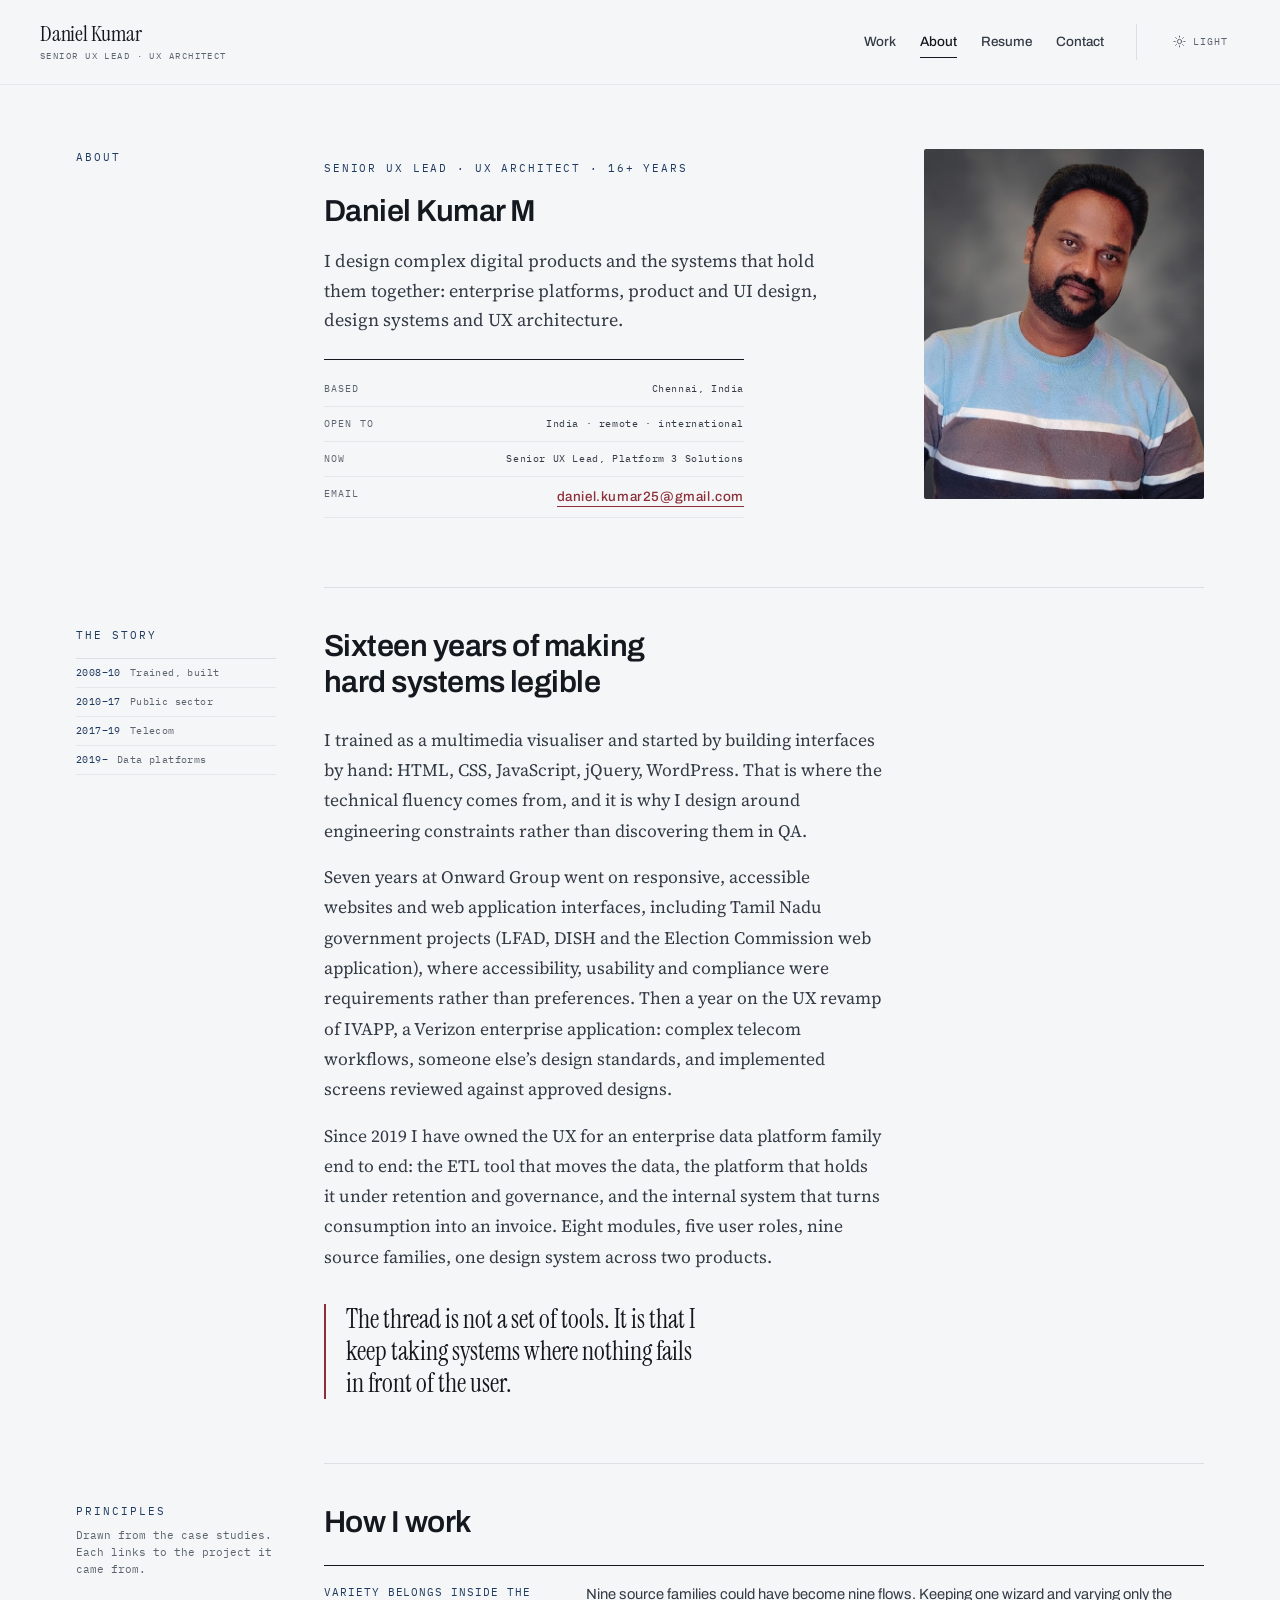
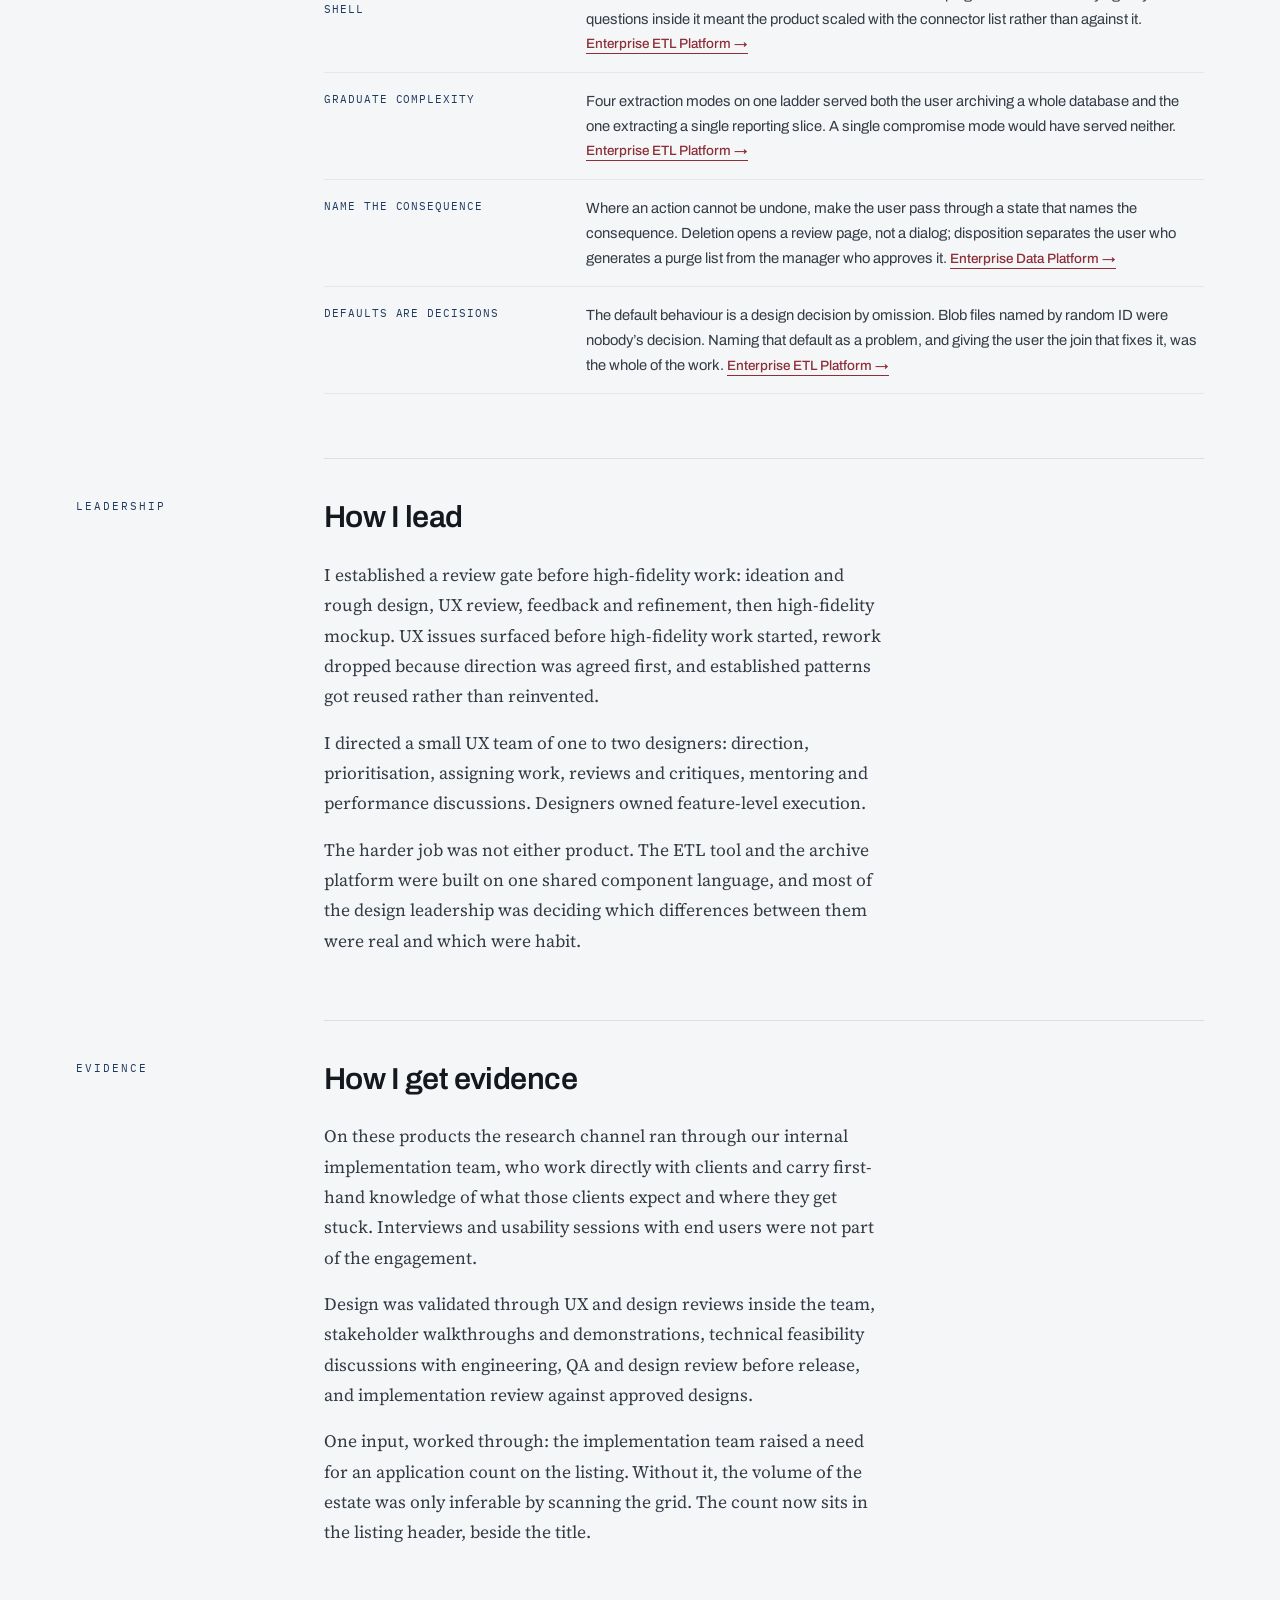
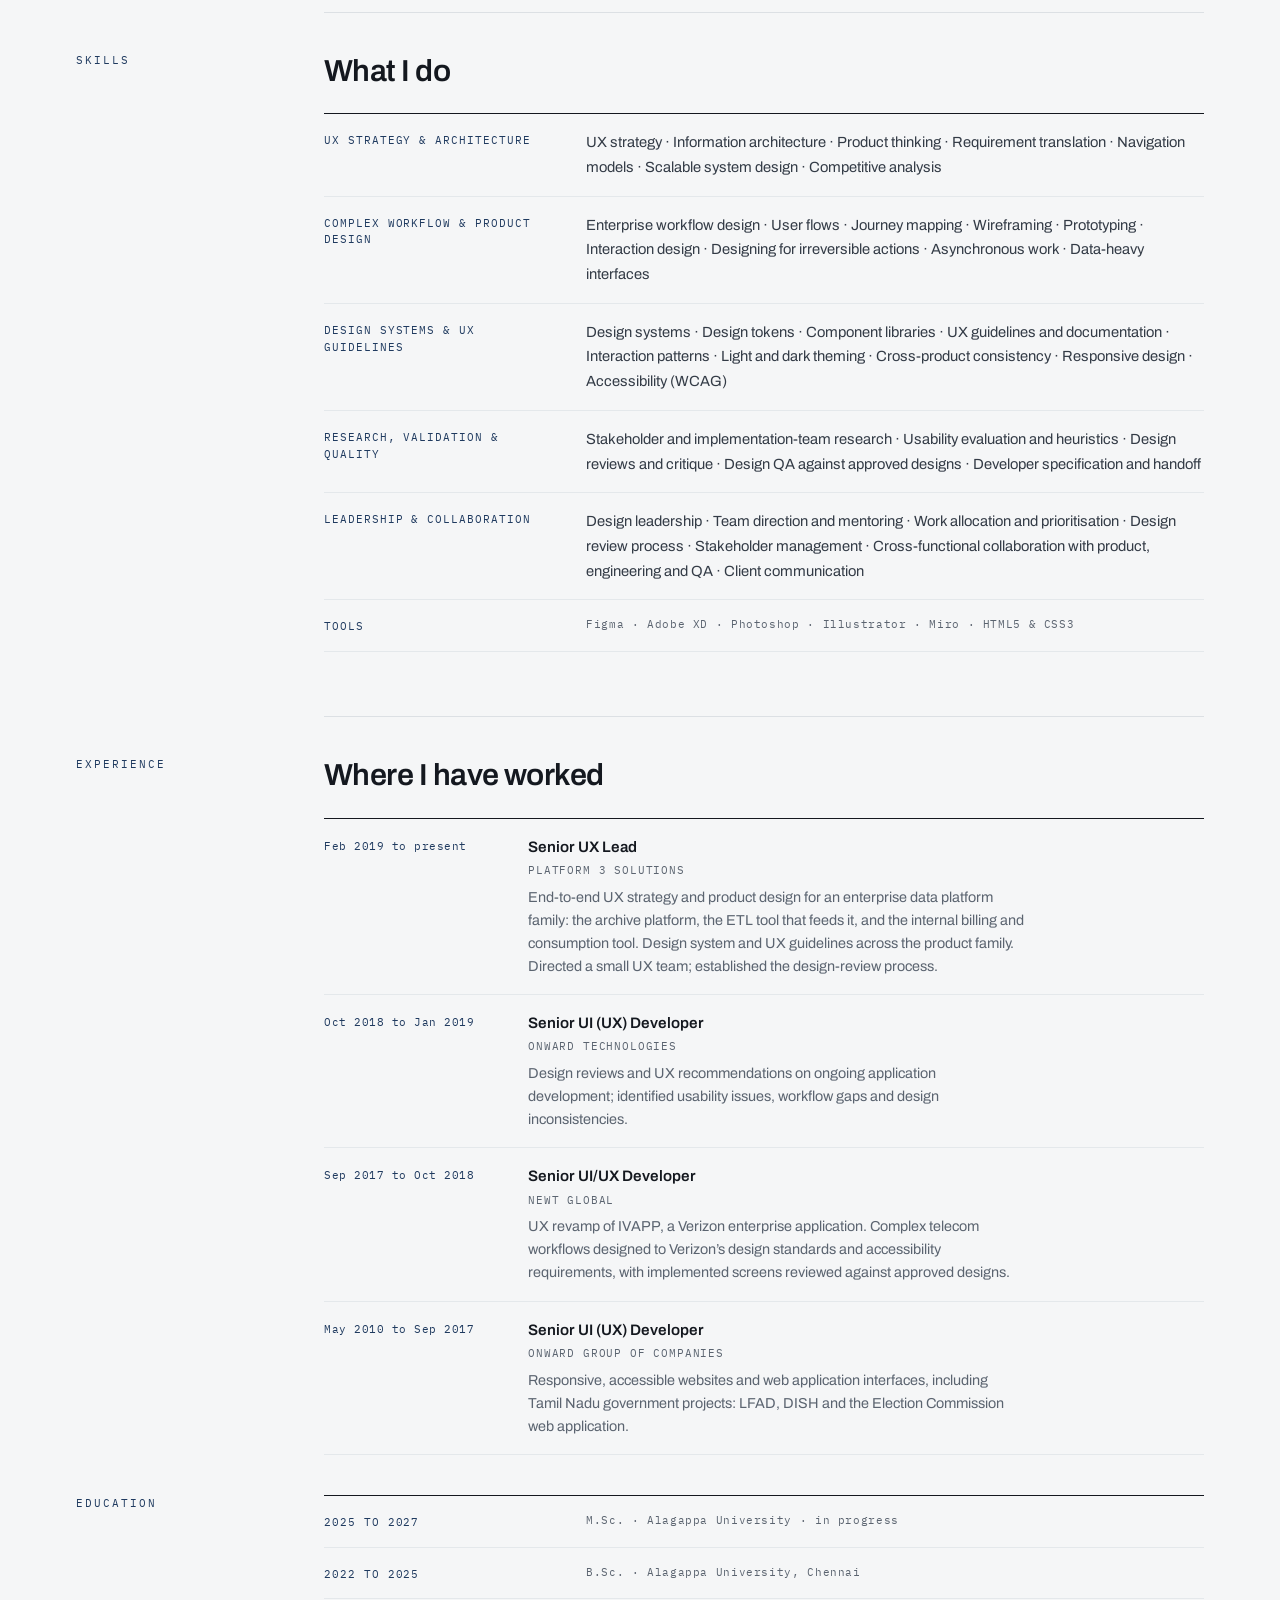
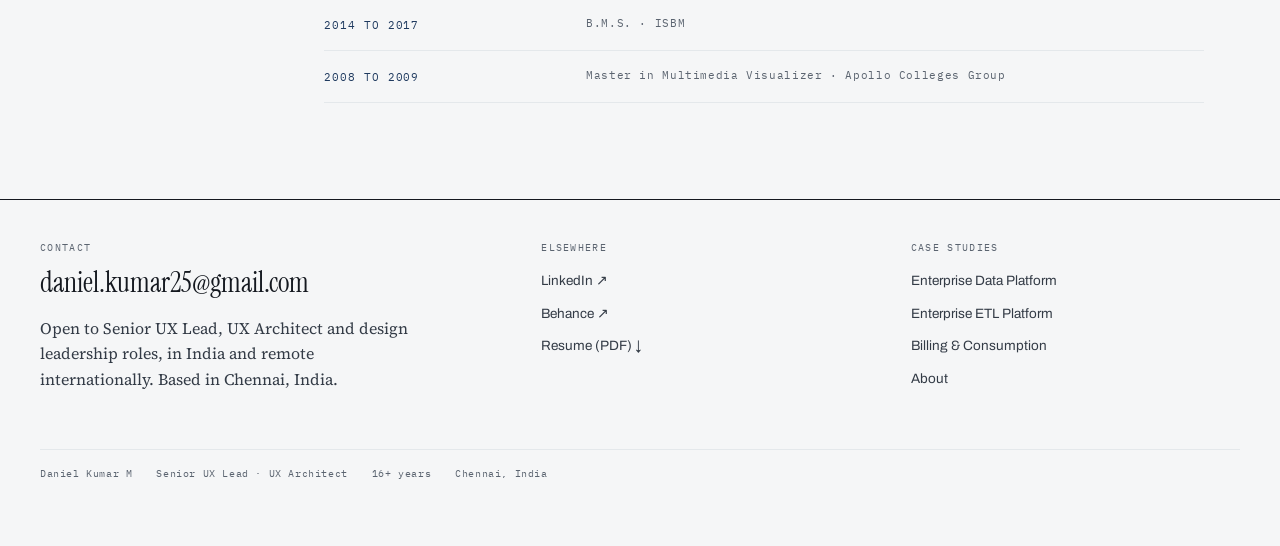
==== commit 96b85aa4: "updated files corrected resume text, linkedin link, and flagship removed" ====
--- a/about.html
+++ b/about.html
@@ -15,7 +15,7 @@
        case-studies/*.html ....................... one file per case study
        assets/css/site.css ....................... ALL styling, every page
        assets/js/site.js ......................... theme control, anchors
-       assets/ .................................. images, icons, résumé PDF
+       assets/ .................................. images, icons, Resume PDF
 
      EDITING
        · Page text  -> edit the HTML in that page's <main> below.
@@ -60,7 +60,7 @@
       <a href="work.html" data-nav="work">Work</a>
       <a href="about.html" data-nav="about">About</a>
       <a href="assets/Daniel_Kumar_Resume.pdf" class="res" target="_blank" rel="noopener"
-         aria-label="Résumé (PDF, opens in a new tab)">Résumé</a>
+         aria-label="Resume (PDF, opens in a new tab)">Resume</a>
       <a href="#footer">Contact</a>
     </nav>
 
@@ -102,9 +102,9 @@
       <div>
         <h2>Elsewhere</h2>
         <ul>
-          <li><a href="https://www.linkedin.com/in/danielkumar25/" target="_blank" rel="noopener">LinkedIn ↗</a></li>
+          <li><a href="https://www.linkedin.com/in/daniel-kumar-m-955b53129/" target="_blank" rel="noopener">LinkedIn ↗</a></li>
           <li><a href="https://www.behance.net/danielkumar25" target="_blank" rel="noopener">Behance ↗</a></li>
-          <li><a href="assets/Daniel_Kumar_Resume.pdf" target="_blank" rel="noopener">Résumé (PDF) ↓</a></li>
+          <li><a href="assets/Daniel_Kumar_Resume.pdf" target="_blank" rel="noopener">Resume (PDF) ↓</a></li>
         </ul>
       </div>
 
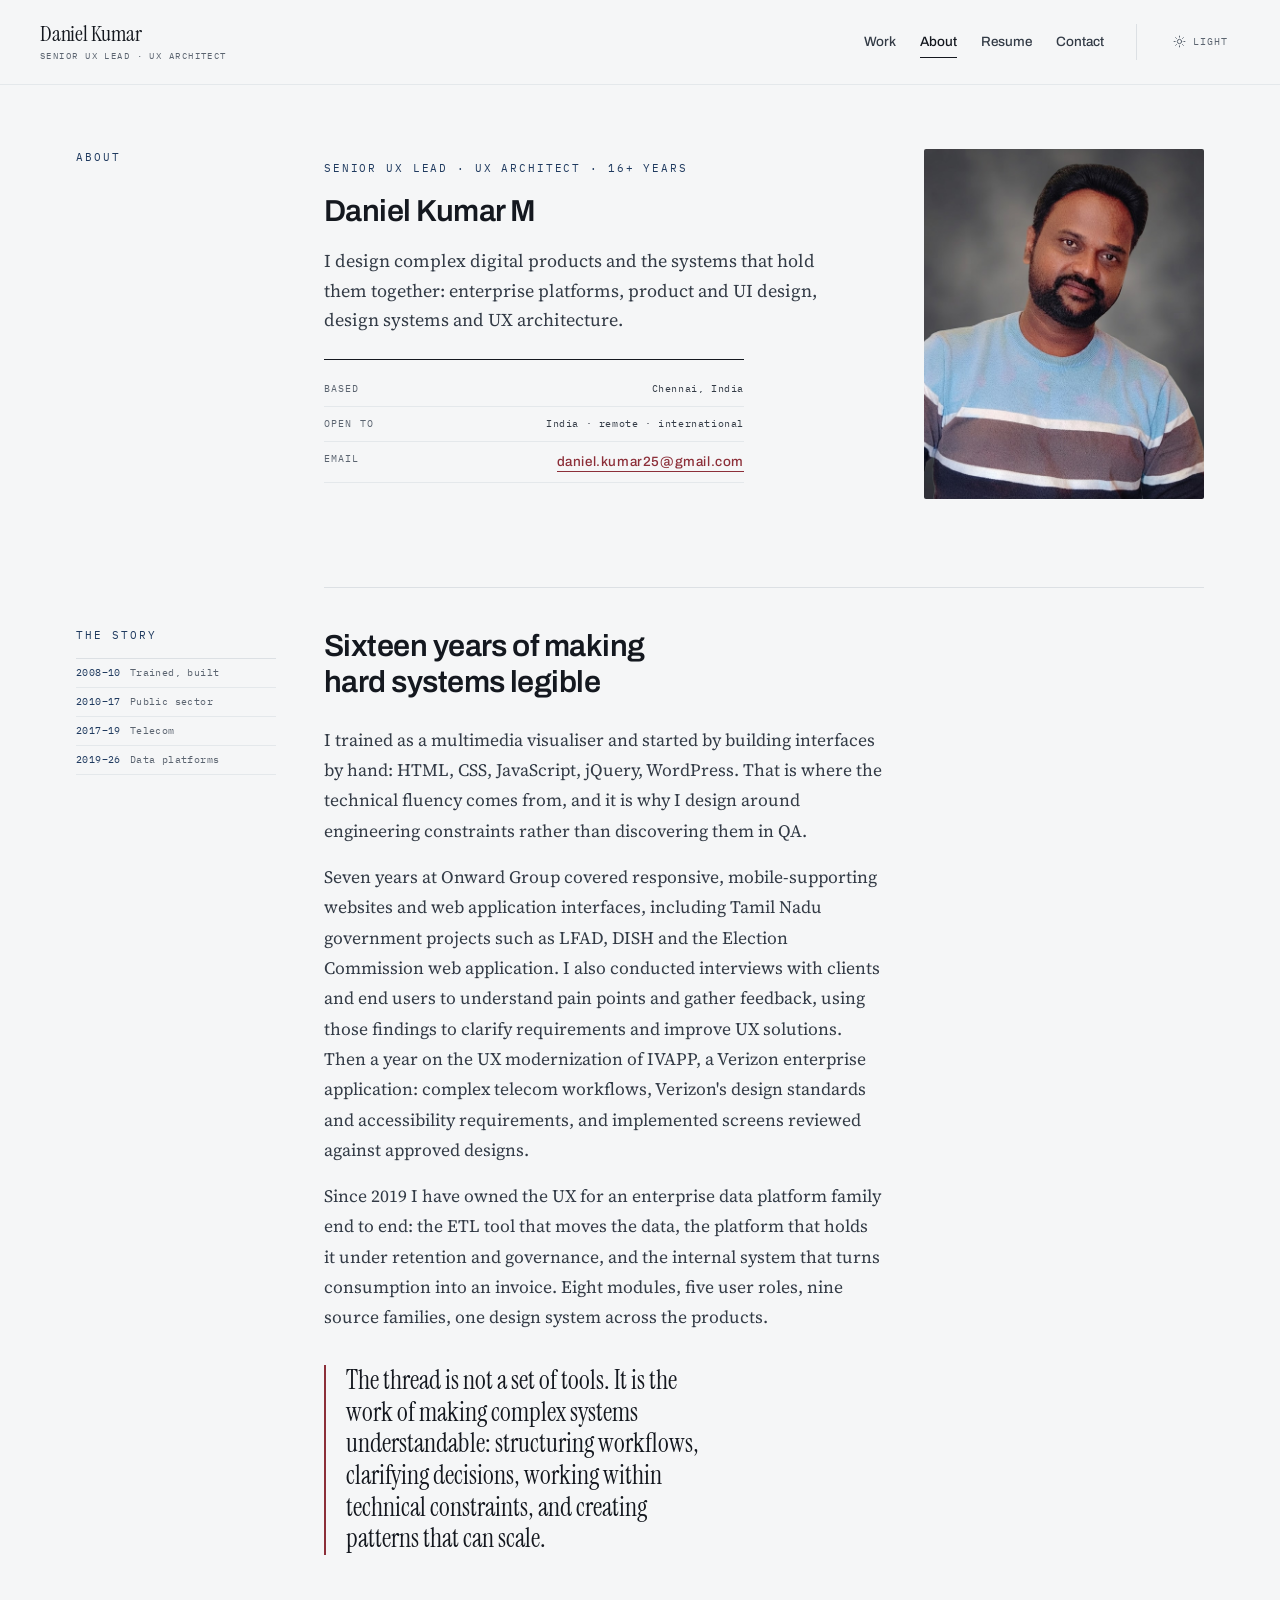
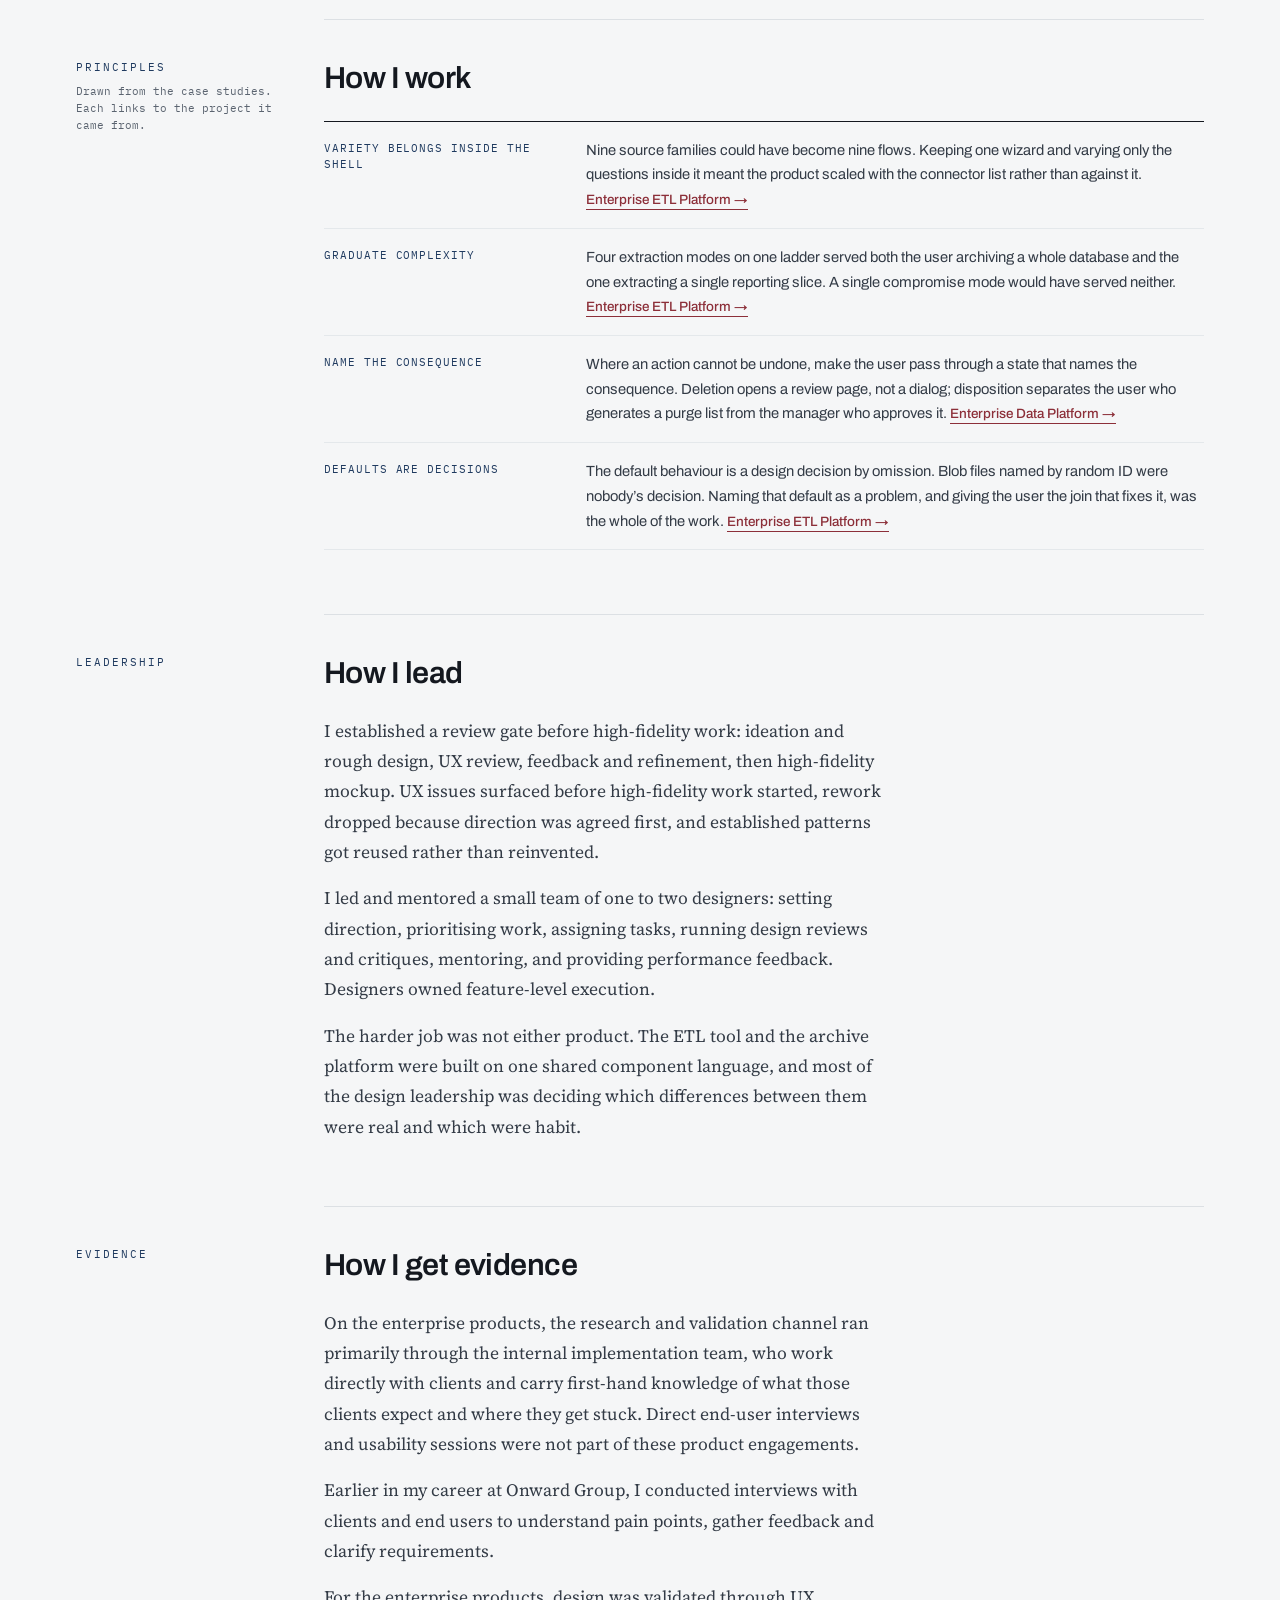
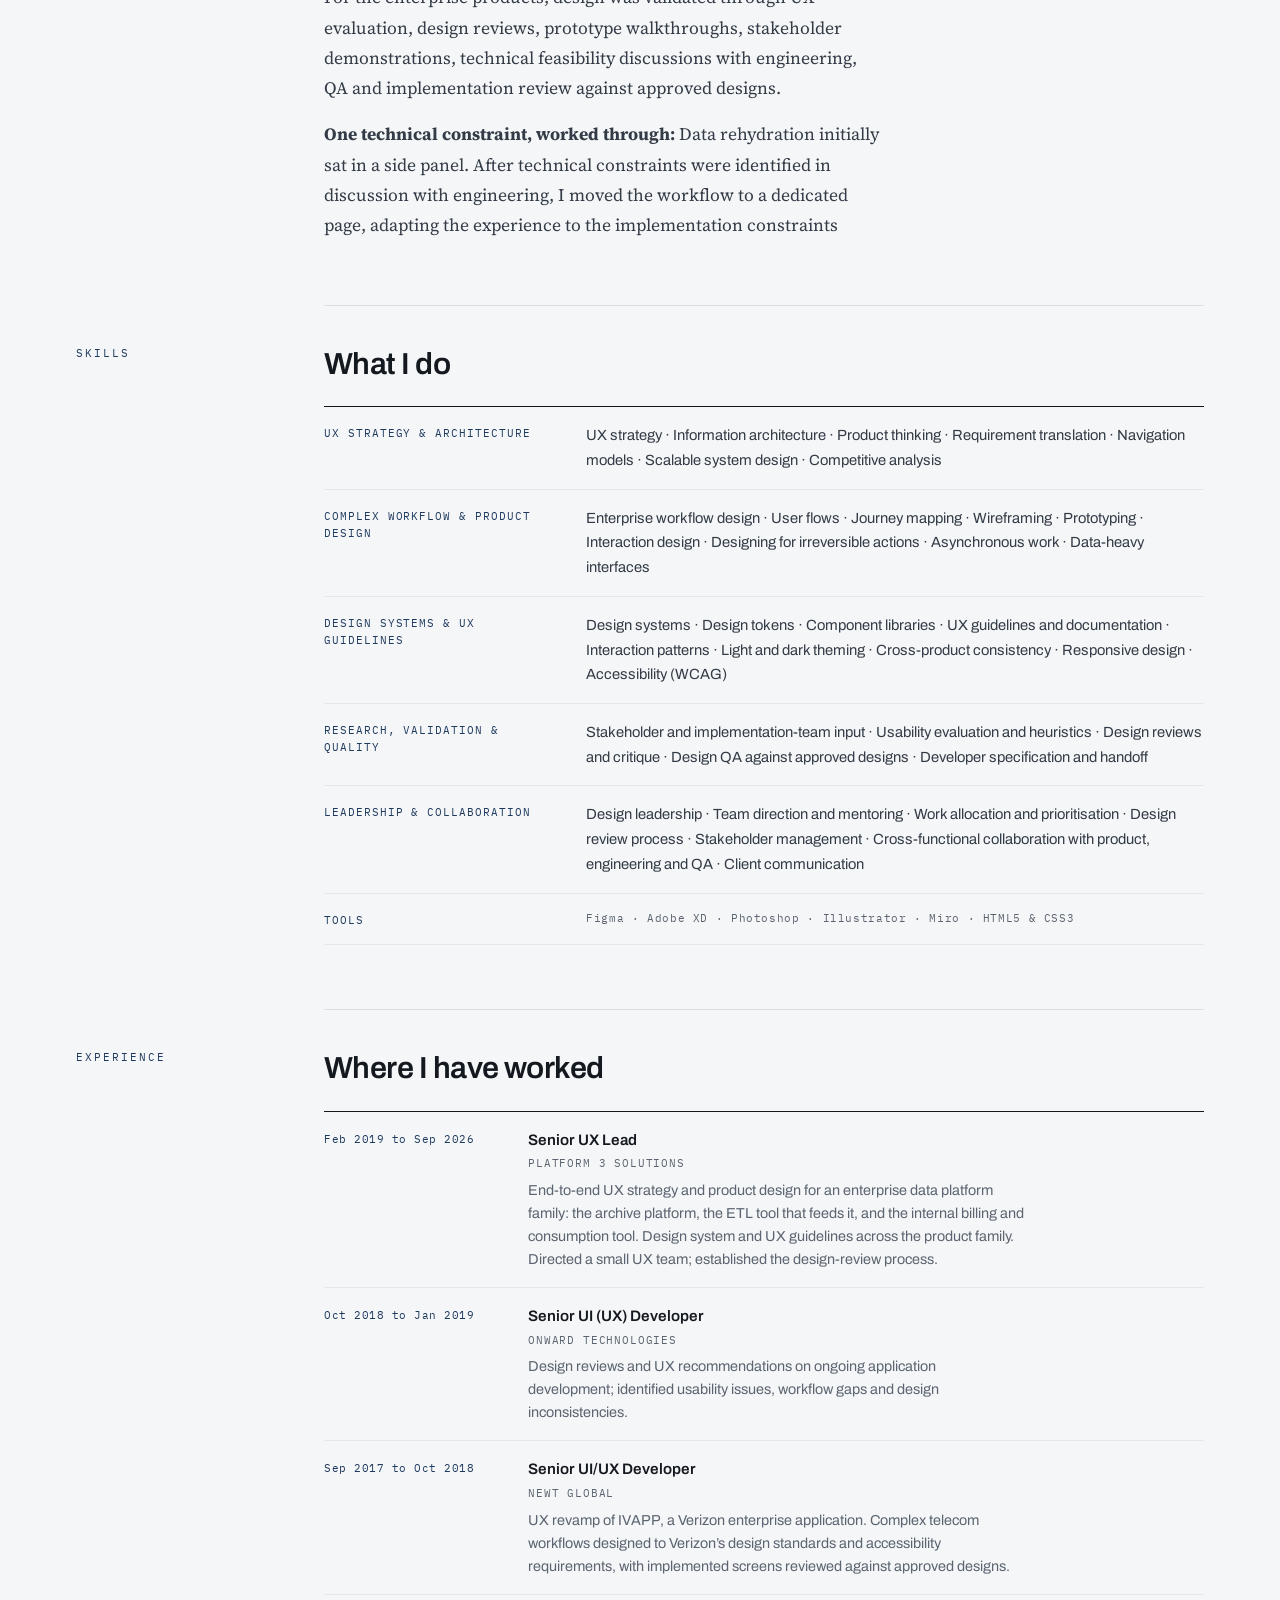
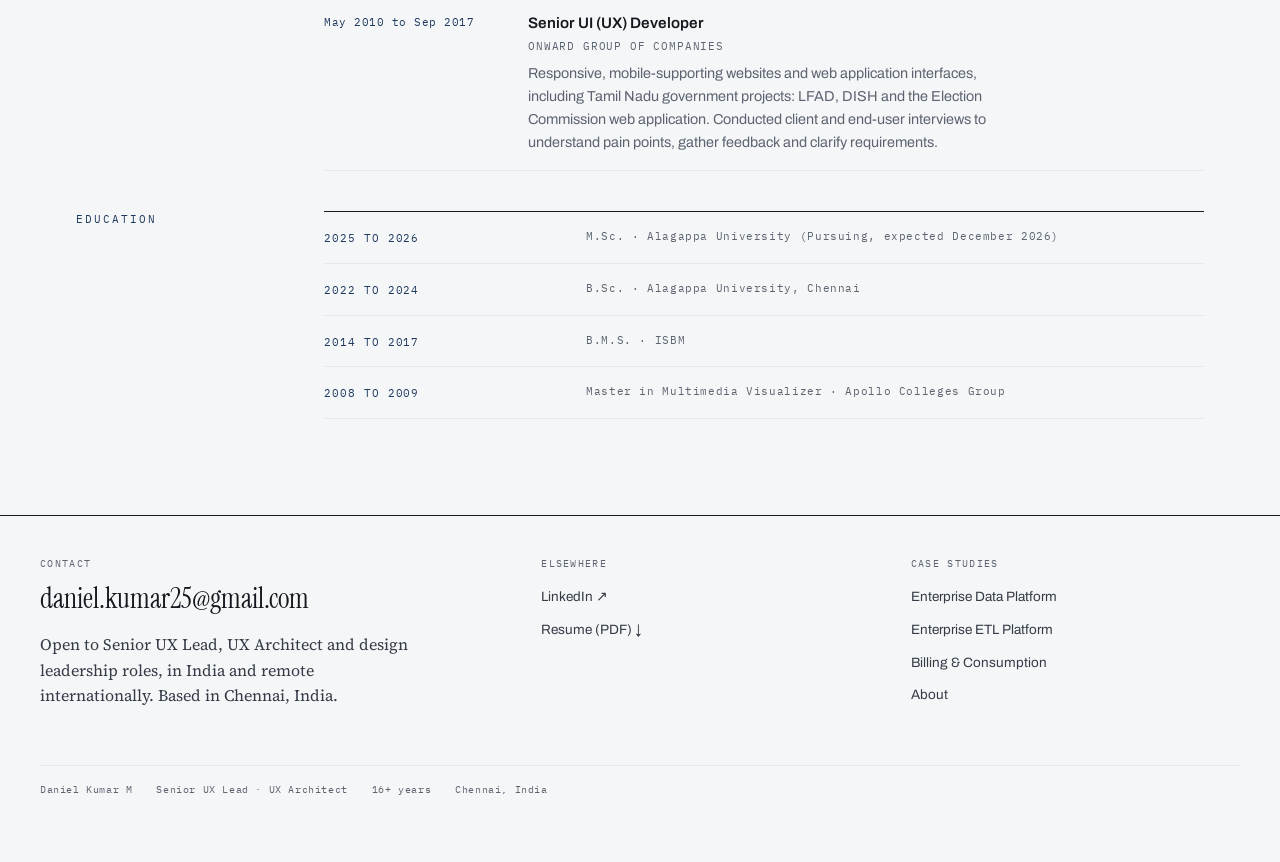
==== commit 185c05ff: "Portfolio updated" ====
--- a/about.html
+++ b/about.html
@@ -1,10 +1,11 @@
 <!doctype html>
 <html lang="en" data-theme="light">
+
 <head>
-<meta charset="utf-8">
-<meta name="viewport" content="width=device-width, initial-scale=1">
-
-<!-- ==========================================================================
+  <meta charset="utf-8">
+  <meta name="viewport" content="width=device-width, initial-scale=1">
+
+  <!-- ==========================================================================
      DANIEL KUMAR M · UX PORTFOLIO
      Senior UX Lead · UX Architect
 
@@ -26,106 +27,340 @@
          filename. No HTML editing needed.
      ========================================================================== -->
 
-<title>About · Daniel Kumar M</title>
-<meta name="description" content="Sixteen years of making hard systems legible. Senior UX Lead and UX Architect, Chennai, India.">
-<link rel="icon" type="image/png" href="assets/icons/favicon.png">
-
-<!-- FONTS, needs internet. Without it the site falls back to Georgia / Arial
+  <title>About · Daniel Kumar M</title>
+  <meta name="description"
+    content="Sixteen years of making hard systems legible. Senior UX Lead and UX Architect, Chennai, India.">
+  <link rel="icon" type="image/png" href="assets/icons/favicon.png">
+
+  <!-- FONTS, needs internet. Without it the site falls back to Georgia / Arial
      and still reads correctly. -->
-<link rel="preconnect" href="https://fonts.googleapis.com">
-<link rel="preconnect" href="https://fonts.gstatic.com" crossorigin>
-<link rel="stylesheet" href="https://fonts.googleapis.com/css2?family=Archivo:wght@400;500;600&family=IBM+Plex+Mono:wght@400;500&family=Instrument+Serif:ital@0;1&family=Source+Serif+4:ital,opsz,wght@0,8..60,400;0,8..60,600;1,8..60,400&display=swap">
-
-<link rel="stylesheet" href="assets/css/site.css">
-
-<!-- The only inline script on the site: it sets the theme before the first
+  <link rel="preconnect" href="https://fonts.googleapis.com">
+  <link rel="preconnect" href="https://fonts.gstatic.com" crossorigin>
+  <link rel="stylesheet"
+    href="https://fonts.googleapis.com/css2?family=Archivo:wght@400;500;600&family=IBM+Plex+Mono:wght@400;500&family=Instrument+Serif:ital@0;1&family=Source+Serif+4:ital,opsz,wght@0,8..60,400;0,8..60,600;1,8..60,400&display=swap">
+
+  <link rel="stylesheet" href="assets/css/site.css">
+
+  <!-- The only inline script on the site: it sets the theme before the first
      paint so the page never flashes the wrong background. -->
-<script>(function(){try{var t=localStorage.getItem('dk-portfolio-theme')||((window.matchMedia&&window.matchMedia('(prefers-color-scheme: dark)').matches)?'dark':'light');document.documentElement.setAttribute('data-theme',t);}catch(e){}})();</script>
+  <script>(function () { try { var t = localStorage.getItem('dk-portfolio-theme') || ((window.matchMedia && window.matchMedia('(prefers-color-scheme: dark)').matches) ? 'dark' : 'light'); document.documentElement.setAttribute('data-theme', t); } catch (e) { } })();</script>
 </head>
 
 <body data-page="about">
-<a class="skip" href="#main">Skip to content</a>
-
-<!-- ==========================================================================
+  <a class="skip" href="#main">Skip to content</a>
+
+  <!-- ==========================================================================
      NAVIGATION
      Four destinations only. The theme control is NOT a nav item, it sits in
      the .util zone, past a dividing rule, styled as a button.
      ========================================================================== -->
-<header class="hdr">
-  <div class="shell hdr-in">
-
-    <a class="mark" href="index.html">Daniel Kumar<span>Senior UX Lead · UX Architect</span></a>
-
-    <nav class="nav" aria-label="Primary">
-      <a href="work.html" data-nav="work">Work</a>
-      <a href="about.html" data-nav="about">About</a>
-      <a href="assets/Daniel_Kumar_Resume.pdf" class="res" target="_blank" rel="noopener"
-         aria-label="Resume (PDF, opens in a new tab)">Resume</a>
-      <a href="#footer">Contact</a>
-    </nav>
-
-    <!-- UTILITY CONTROL, changes appearance, does not navigate. -->
-    <div class="util">
-      <button class="theme-btn" id="themeBtn" type="button">
-        <span id="themeIcon"><svg viewBox="0 0 24 24" fill="none" stroke="currentColor" stroke-width="1.8" stroke-linecap="round" aria-hidden="true"><circle cx="12" cy="12" r="4"/><path d="M12 2v2M12 20v2M4.9 4.9l1.4 1.4M17.7 17.7l1.4 1.4M2 12h2M20 12h2M4.9 19.1l1.4-1.4M17.7 6.3l1.4-1.4"/></svg></span><span id="themeLabel">Light</span>
-      </button>
+  <header class="hdr">
+    <div class="shell hdr-in">
+
+      <a class="mark" href="index.html">Daniel Kumar<span>Senior UX Lead · UX Architect</span></a>
+
+      <nav class="nav" aria-label="Primary">
+        <a href="work.html" data-nav="work">Work</a>
+        <a href="about.html" data-nav="about">About</a>
+        <a href="assets/Daniel_Kumar_Resume.pdf" class="res" target="_blank" rel="noopener"
+          aria-label="Resume (PDF, opens in a new tab)">Resume</a>
+        <a href="#footer">Contact</a>
+      </nav>
+
+      <!-- UTILITY CONTROL, changes appearance, does not navigate. -->
+      <div class="util">
+        <button class="theme-btn" id="themeBtn" type="button">
+          <span id="themeIcon"><svg viewBox="0 0 24 24" fill="none" stroke="currentColor" stroke-width="1.8"
+              stroke-linecap="round" aria-hidden="true">
+              <circle cx="12" cy="12" r="4" />
+              <path
+                d="M12 2v2M12 20v2M4.9 4.9l1.4 1.4M17.7 17.7l1.4 1.4M2 12h2M20 12h2M4.9 19.1l1.4-1.4M17.7 6.3l1.4-1.4" />
+            </svg></span><span id="themeLabel">Light</span>
+        </button>
+      </div>
+
     </div>
-
-  </div>
-</header>
-
-<main id="main" class="shell" tabindex="-1">
-<section class="ed" style="padding-top:var(--space-64);"><div class="mg"><span class="eb">About</span></div><div class="ct"><div class="ab-head"><div class="ab-head-a"><p class="cs-eb">Senior UX Lead · UX Architect · 16+ years</p><h1 class="claim" style="margin-top:var(--space-16);max-width:14ch;">Daniel Kumar M</h1><p class="hero-sub" style="margin-top:var(--space-16);">I design complex digital products and the systems that hold them together: enterprise platforms, product and UI design, design systems and UX architecture.</p><div class="hero-app" style="margin-top:var(--space-24);"><dl><div><dt>Based</dt><dd>Chennai, India</dd></div><div><dt>Open to</dt><dd>India · remote · international</dd></div><div><dt>Now</dt><dd>Senior UX Lead, Platform 3 Solutions</dd></div><div><dt>Email</dt><dd><a class="tlink" href="mailto:daniel.kumar25@gmail.com">daniel.kumar25@gmail.com</a></dd></div></dl></div></div>
-      <!-- PORTRAIT, replace assets/portrait/daniel-kumar-portrait.png with your own photo.
+  </header>
+
+  <main id="main" class="shell" tabindex="-1">
+    <section class="ed" style="padding-top:var(--space-64);">
+      <div class="mg"><span class="eb">About</span></div>
+      <div class="ct">
+        <div class="ab-head">
+          <div class="ab-head-a">
+            <p class="cs-eb">Senior UX Lead · UX Architect · 16+ years</p>
+            <h1 class="claim" style="margin-top:var(--space-16);max-width:14ch;">Daniel Kumar M</h1>
+            <p class="hero-sub" style="margin-top:var(--space-16);">I design complex digital products and the systems
+              that hold them together: enterprise platforms, product and UI design, design systems and UX architecture.
+            </p>
+            <div class="hero-app" style="margin-top:var(--space-24);">
+              <dl>
+                <div>
+                  <dt>Based</dt>
+                  <dd>Chennai, India</dd>
+                </div>
+                <div>
+                  <dt>Open to</dt>
+                  <dd>India · remote · international</dd>
+                </div>
+                <div>
+                  <dt>Email</dt>
+                  <dd><a class="tlink" href="mailto:daniel.kumar25@gmail.com">daniel.kumar25@gmail.com</a></dd>
+                </div>
+              </dl>
+            </div>
+          </div>
+          <!-- PORTRAIT, replace assets/portrait/daniel-kumar-portrait.png with your own photo.
            Keep the filename and this markup; 4:5 ratio, 1200x1500px or larger. -->
-      <figure class="portrait">
-        <img src="assets/portrait/daniel-kumar-portrait.png" width="611" height="729"
-             alt="Portrait of Daniel Kumar M.">
-      </figure>
-      </div></div><div class="mg gap"><span class="eb">The story</span><div class="scale"><div><b>2008–10</b><span>Trained, built</span></div><div><b>2010–17</b><span>Public sector</span></div><div><b>2017–19</b><span>Telecom</span></div><div><b>2019–</b><span>Data platforms</span></div></div></div><div class="ct gap"><h2 class="claim">Sixteen years of making hard systems legible</h2><div class="prose"><p>I trained as a multimedia visualiser and started by building interfaces by hand: HTML, CSS, JavaScript, jQuery, WordPress. That is where the technical fluency comes from, and it is why I design around engineering constraints rather than discovering them in QA.</p><p>Seven years at Onward Group went on responsive, accessible websites and web application interfaces, including Tamil Nadu government projects (LFAD, DISH and the Election Commission web application), where accessibility, usability and compliance were requirements rather than preferences. Then a year on the UX revamp of IVAPP, a Verizon enterprise application: complex telecom workflows, someone else’s design standards, and implemented screens reviewed against approved designs.</p><p>Since 2019 I have owned the UX for an enterprise data platform family end to end: the ETL tool that moves the data, the platform that holds it under retention and governance, and the internal system that turns consumption into an invoice. Eight modules, five user roles, nine source families, one design system across two products.</p></div><div class="pull">The thread is not a set of tools. It is that I keep taking systems where nothing fails in front of the user.</div></div><div class="mg gap"><span class="eb">Principles</span><span class="note">Drawn from the case studies. Each links to the project it came from.</span></div><div class="ct gap"><h2 class="claim">How I work</h2><div class="rl" style="margin-top:var(--space-24);"><div><div class="k">Variety belongs inside the shell</div><div class="v">Nine source families could have become nine flows. Keeping one wizard and varying only the questions inside it meant the product scaled with the connector list rather than against it. <a class="tlink" href="case-studies/enterprise-etl-platform.html">Enterprise ETL Platform →</a></div></div><div><div class="k">Graduate complexity</div><div class="v">Four extraction modes on one ladder served both the user archiving a whole database and the one extracting a single reporting slice. A single compromise mode would have served neither. <a class="tlink" href="case-studies/enterprise-etl-platform.html">Enterprise ETL Platform →</a></div></div><div><div class="k">Name the consequence</div><div class="v">Where an action cannot be undone, make the user pass through a state that names the consequence. Deletion opens a review page, not a dialog; disposition separates the user who generates a purge list from the manager who approves it. <a class="tlink" href="case-studies/enterprise-data-platform.html">Enterprise Data Platform →</a></div></div><div><div class="k">Defaults are decisions</div><div class="v">The default behaviour is a design decision by omission. Blob files named by random ID were nobody’s decision. Naming that default as a problem, and giving the user the join that fixes it, was the whole of the work. <a class="tlink" href="case-studies/enterprise-etl-platform.html">Enterprise ETL Platform →</a></div></div></div></div><div class="mg gap"><span class="eb">Leadership</span></div><div class="ct gap"><h2 class="claim">How I lead</h2><div class="prose"><p>I established a review gate before high-fidelity work: ideation and rough design, UX review, feedback and refinement, then high-fidelity mockup. UX issues surfaced before high-fidelity work started, rework dropped because direction was agreed first, and established patterns got reused rather than reinvented.</p><p>I directed a small UX team of one to two designers: direction, prioritisation, assigning work, reviews and critiques, mentoring and performance discussions. Designers owned feature-level execution.</p><p>The harder job was not either product. The ETL tool and the archive platform were built on one shared component language, and most of the design leadership was deciding which differences between them were real and which were habit.</p></div></div><div class="mg gap"><span class="eb">Evidence</span></div><div class="ct gap"><h2 class="claim">How I get evidence</h2><div class="prose"><p>On these products the research channel ran through our internal implementation team, who work directly with clients and carry first-hand knowledge of what those clients expect and where they get stuck. Interviews and usability sessions with end users were not part of the engagement.</p><p>Design was validated through UX and design reviews inside the team, stakeholder walkthroughs and demonstrations, technical feasibility discussions with engineering, QA and design review before release, and implementation review against approved designs.</p><p>One input, worked through: the implementation team raised a need for an application count on the listing. Without it, the volume of the estate was only inferable by scanning the grid. The count now sits in the listing header, beside the title.</p></div></div><div class="mg gap"><span class="eb">Skills</span></div><div class="ct gap"><h2 class="claim">What I do</h2><div class="rl" style="margin-top:var(--space-24);"><div><div class="k">UX strategy &amp; architecture</div><div class="v">UX strategy · Information architecture · Product thinking · Requirement translation · Navigation models · Scalable system design · Competitive analysis</div></div><div><div class="k">Complex workflow &amp; product design</div><div class="v">Enterprise workflow design · User flows · Journey mapping · Wireframing · Prototyping · Interaction design · Designing for irreversible actions · Asynchronous work · Data-heavy interfaces</div></div><div><div class="k">Design systems &amp; UX guidelines</div><div class="v">Design systems · Design tokens · Component libraries · UX guidelines and documentation · Interaction patterns · Light and dark theming · Cross-product consistency · Responsive design · Accessibility (WCAG)</div></div><div><div class="k">Research, validation &amp; quality</div><div class="v">Stakeholder and implementation-team research · Usability evaluation and heuristics · Design reviews and critique · Design QA against approved designs · Developer specification and handoff</div></div><div><div class="k">Leadership &amp; collaboration</div><div class="v">Design leadership · Team direction and mentoring · Work allocation and prioritisation · Design review process · Stakeholder management · Cross-functional collaboration with product, engineering and QA · Client communication</div></div><div><div class="k">Tools</div><div class="v mono">Figma · Adobe XD · Photoshop · Illustrator · Miro · HTML5 &amp; CSS3</div></div></div></div><div class="mg gap"><span class="eb">Experience</span></div><div class="ct gap"><h2 class="claim">Where I have worked</h2><div class="tl" style="margin-top:var(--space-24);"><div><div class="y">Feb 2019 to present</div><div><h3>Senior UX Lead</h3><div class="co">Platform 3 Solutions</div><p>End-to-end UX strategy and product design for an enterprise data platform family: the archive platform, the ETL tool that feeds it, and the internal billing and consumption tool. Design system and UX guidelines across the product family. Directed a small UX team; established the design-review process.</p></div></div><div><div class="y">Oct 2018 to Jan 2019</div><div><h3>Senior UI (UX) Developer</h3><div class="co">Onward Technologies</div><p>Design reviews and UX recommendations on ongoing application development; identified usability issues, workflow gaps and design inconsistencies.</p></div></div><div><div class="y">Sep 2017 to Oct 2018</div><div><h3>Senior UI/UX Developer</h3><div class="co">Newt Global</div><p>UX revamp of IVAPP, a Verizon enterprise application. Complex telecom workflows designed to Verizon’s design standards and accessibility requirements, with implemented screens reviewed against approved designs.</p></div></div><div><div class="y">May 2010 to Sep 2017</div><div><h3>Senior UI (UX) Developer</h3><div class="co">Onward Group of Companies</div><p>Responsive, accessible websites and web application interfaces, including Tamil Nadu government projects: LFAD, DISH and the Election Commission web application.</p></div></div></div></div><div class="mg gap-s"><span class="eb">Education</span></div><div class="ct gap-s"><div class="rl"><div><div class="k">2025 to 2027</div><div class="v mono">M.Sc. · Alagappa University · in progress</div></div><div><div class="k">2022 to 2025</div><div class="v mono">B.Sc. · Alagappa University, Chennai</div></div><div><div class="k">2014 to 2017</div><div class="v mono">B.M.S. · ISBM</div></div><div><div class="k">2008 to 2009</div><div class="v mono">Master in Multimedia Visualizer · Apollo Colleges Group</div></div></div></div></section></main>
-
-<!-- ==========================================================================
+          <figure class="portrait">
+            <img src="assets/portrait/daniel-kumar-portrait.png" width="611" height="729"
+              alt="Portrait of Daniel Kumar M.">
+          </figure>
+        </div>
+      </div>
+      <div class="mg gap"><span class="eb">The story</span>
+        <div class="scale">
+          <div><b>2008–10</b><span>Trained, built</span></div>
+          <div><b>2010–17</b><span>Public sector</span></div>
+          <div><b>2017–19</b><span>Telecom</span></div>
+          <div><b>2019–26</b><span>Data platforms</span></div>
+        </div>
+      </div>
+      <div class="ct gap">
+        <h2 class="claim">Sixteen years of making hard systems legible</h2>
+        <div class="prose">
+          <p>I trained as a multimedia visualiser and started by building interfaces by hand: HTML, CSS, JavaScript,
+            jQuery, WordPress. That is where the technical fluency comes from, and it is why I design around engineering
+            constraints rather than discovering them in QA.</p>
+          <p>Seven years at Onward Group covered responsive, mobile-supporting websites and web application interfaces, including
+            Tamil Nadu government projects such as LFAD, DISH and the Election Commission web application. I also conducted
+            interviews with clients and end users to understand pain points and gather feedback, using those findings to clarify
+            requirements and improve UX solutions. Then a year on the UX modernization of IVAPP, a Verizon enterprise application:
+            complex telecom workflows, Verizon's design standards and accessibility requirements, and implemented screens reviewed
+            against approved designs.</p><p>Since 2019 I have owned the UX for an enterprise data platform family end to end: the ETL tool that moves
+            the data, the platform that holds it under retention and governance, and the internal system that turns
+            consumption into an invoice. Eight modules, five user roles, nine source families, one design system across
+            the products.</p>
+        </div>
+        <div class="pull">The thread is not a set of tools. It is the work of making complex systems understandable: structuring
+          workflows, clarifying decisions, working within technical constraints, and creating patterns that can scale.</div>
+        </div>
+      <div class="mg gap"><span class="eb">Principles</span><span class="note">Drawn from the case studies. Each links
+          to the project it came from.</span></div>
+      <div class="ct gap">
+        <h2 class="claim">How I work</h2>
+        <div class="rl" style="margin-top:var(--space-24);">
+          <div>
+            <div class="k">Variety belongs inside the shell</div>
+            <div class="v">Nine source families could have become nine flows. Keeping one wizard and varying only the
+              questions inside it meant the product scaled with the connector list rather than against it. <a
+                class="tlink" href="case-studies/enterprise-etl-platform.html">Enterprise ETL Platform →</a></div>
+          </div>
+          <div>
+            <div class="k">Graduate complexity</div>
+            <div class="v">Four extraction modes on one ladder served both the user archiving a whole database and the
+              one extracting a single reporting slice. A single compromise mode would have served neither. <a
+                class="tlink" href="case-studies/enterprise-etl-platform.html">Enterprise ETL Platform →</a></div>
+          </div>
+          <div>
+            <div class="k">Name the consequence</div>
+            <div class="v">Where an action cannot be undone, make the user pass through a state that names the
+              consequence. Deletion opens a review page, not a dialog; disposition separates the user who generates a
+              purge list from the manager who approves it. <a class="tlink"
+                href="case-studies/enterprise-data-platform.html">Enterprise Data Platform →</a></div>
+          </div>
+          <div>
+            <div class="k">Defaults are decisions</div>
+            <div class="v">The default behaviour is a design decision by omission. Blob files named by random ID were
+              nobody’s decision. Naming that default as a problem, and giving the user the join that fixes it, was the
+              whole of the work. <a class="tlink" href="case-studies/enterprise-etl-platform.html">Enterprise ETL
+                Platform →</a></div>
+          </div>
+        </div>
+      </div>
+      <div class="mg gap"><span class="eb">Leadership</span></div>
+      <div class="ct gap">
+        <h2 class="claim">How I lead</h2>
+        <div class="prose">
+          <p>I established a review gate before high-fidelity work: ideation and rough design, UX review, feedback and
+            refinement, then high-fidelity mockup. UX issues surfaced before high-fidelity work started, rework dropped
+            because direction was agreed first, and established patterns got reused rather than reinvented.</p>
+          <p>I led and mentored a small team of one to two designers: setting direction, prioritising work, assigning tasks,
+            running design reviews and critiques, mentoring, and providing performance feedback. Designers owned feature-level
+            execution.</p>
+          <p>The harder job was not either product. The ETL tool and the archive platform were built on one shared
+            component language, and most of the design leadership was deciding which differences between them were real
+            and which were habit.</p>
+        </div>
+      </div>
+      <div class="mg gap"><span class="eb">Evidence</span></div>
+      <div class="ct gap">
+        <h2 class="claim">How I get evidence</h2>
+        <div class="prose">
+          <p>On the enterprise products, the research and validation channel ran primarily through the internal implementation
+            team, who work directly with clients and carry first-hand knowledge of what those clients expect and where they get
+            stuck. Direct end-user interviews and usability sessions were not part of these product engagements.</p>
+          <p>Earlier in my career at Onward Group, I conducted interviews with clients and end users to understand pain points,
+            gather feedback and clarify requirements.</p>
+          <p>For the enterprise products, design was validated through UX evaluation, design reviews, prototype walkthroughs,
+            stakeholder demonstrations, technical feasibility discussions with engineering, QA and implementation review against
+            approved designs.</p>
+          <p><b>One technical constraint, worked through:</b> Data rehydration initially sat in a side panel. After technical constraints
+            were identified in discussion with engineering, I moved the workflow to a dedicated page, adapting the experience to
+            the implementation constraints</p>
+          </div>
+      </div>
+      <div class="mg gap"><span class="eb">Skills</span></div>
+      <div class="ct gap">
+        <h2 class="claim">What I do</h2>
+        <div class="rl" style="margin-top:var(--space-24);">
+          <div>
+            <div class="k">UX strategy &amp; architecture</div>
+            <div class="v">UX strategy · Information architecture · Product thinking · Requirement translation ·
+              Navigation models · Scalable system design · Competitive analysis</div>
+          </div>
+          <div>
+            <div class="k">Complex workflow &amp; product design</div>
+            <div class="v">Enterprise workflow design · User flows · Journey mapping · Wireframing · Prototyping ·
+              Interaction design · Designing for irreversible actions · Asynchronous work · Data-heavy interfaces</div>
+          </div>
+          <div>
+            <div class="k">Design systems &amp; UX guidelines</div>
+            <div class="v">Design systems · Design tokens · Component libraries · UX guidelines and documentation ·
+              Interaction patterns · Light and dark theming · Cross-product consistency · Responsive design ·
+              Accessibility (WCAG)</div>
+          </div>
+          <div>
+            <div class="k">Research, validation &amp; quality</div>
+            <div class="v">Stakeholder and implementation-team input · Usability evaluation and heuristics · Design
+              reviews and critique · Design QA against approved designs · Developer specification and handoff</div>
+          </div>
+          <div>
+            <div class="k">Leadership &amp; collaboration</div>
+            <div class="v">Design leadership · Team direction and mentoring · Work allocation and prioritisation ·
+              Design review process · Stakeholder management · Cross-functional collaboration with product, engineering
+              and QA · Client communication</div>
+          </div>
+          <div>
+            <div class="k">Tools</div>
+            <div class="v mono">Figma · Adobe XD · Photoshop · Illustrator · Miro · HTML5 &amp; CSS3</div>
+          </div>
+        </div>
+      </div>
+      <div class="mg gap"><span class="eb">Experience</span></div>
+      <div class="ct gap">
+        <h2 class="claim">Where I have worked</h2>
+        <div class="tl" style="margin-top:var(--space-24);">
+          <div>
+            <div class="y">Feb 2019 to Sep 2026</div>
+            <div>
+              <h3>Senior UX Lead</h3>
+              <div class="co">Platform 3 Solutions</div>
+              <p>End-to-end UX strategy and product design for an enterprise data platform family: the archive platform,
+                the ETL tool that feeds it, and the internal billing and consumption tool. Design system and UX
+                guidelines across the product family. Directed a small UX team; established the design-review process.
+              </p>
+            </div>
+          </div>
+          <div>
+            <div class="y">Oct 2018 to Jan 2019</div>
+            <div>
+              <h3>Senior UI (UX) Developer</h3>
+              <div class="co">Onward Technologies</div>
+              <p>Design reviews and UX recommendations on ongoing application development; identified usability issues,
+                workflow gaps and design inconsistencies.</p>
+            </div>
+          </div>
+          <div>
+            <div class="y">Sep 2017 to Oct 2018</div>
+            <div>
+              <h3>Senior UI/UX Developer</h3>
+              <div class="co">Newt Global</div>
+              <p>UX revamp of IVAPP, a Verizon enterprise application. Complex telecom workflows designed to Verizon’s
+                design standards and accessibility requirements, with implemented screens reviewed against approved
+                designs.</p>
+            </div>
+          </div>
+          <div>
+            <div class="y">May 2010 to Sep 2017</div>
+            <div>
+              <h3>Senior UI (UX) Developer</h3>
+              <div class="co">Onward Group of Companies</div>
+              <p>Responsive, mobile-supporting websites and web application interfaces, including Tamil Nadu government projects:
+                LFAD, DISH and the Election Commission web application. Conducted client and end-user interviews to understand pain
+                points, gather feedback and clarify requirements.</p>
+              </div>
+          </div>
+        </div>
+      </div>
+      <div class="mg gap-s"><span class="eb">Education</span></div>
+      <div class="ct gap-s">
+        <div class="rl">
+          <div>
+            <div class="k">2025 to 2026</div>
+            <div class="v mono">M.Sc. · Alagappa University (Pursuing, expected December 2026)</div>
+          </div>
+          <div>
+            <div class="k">2022 to 2024</div>
+            <div class="v mono">B.Sc. · Alagappa University, Chennai</div>
+          </div>
+          <div>
+            <div class="k">2014 to 2017</div>
+            <div class="v mono">B.M.S. · ISBM</div>
+          </div>
+          <div>
+            <div class="k">2008 to 2009</div>
+            <div class="v mono">Master in Multimedia Visualizer · Apollo Colleges Group</div>
+          </div>
+        </div>
+      </div>
+    </section>
+  </main>
+
+  <!-- ==========================================================================
      FOOTER
      Edit your email, LinkedIn and Behance links here. Repeated on every page.
      ========================================================================== -->
-<footer class="ftr" id="footer">
-  <div class="shell">
-    <div class="ftr-in">
-
-      <div>
-        <h2>Contact</h2>
-        <a class="em" href="mailto:daniel.kumar25@gmail.com">daniel.kumar25@gmail.com</a>
-        <p class="av">Open to Senior UX Lead, UX Architect and design leadership roles,
-          in India and remote internationally. Based in Chennai, India.</p>
-      </div>
-
-      <div>
-        <h2>Elsewhere</h2>
-        <ul>
-          <li><a href="https://www.linkedin.com/in/daniel-kumar-m-955b53129/" target="_blank" rel="noopener">LinkedIn ↗</a></li>
-          <li><a href="https://www.behance.net/danielkumar25" target="_blank" rel="noopener">Behance ↗</a></li>
-          <li><a href="assets/Daniel_Kumar_Resume.pdf" target="_blank" rel="noopener">Resume (PDF) ↓</a></li>
-        </ul>
-      </div>
-
-      <nav aria-label="Footer">
-        <h2>Case studies</h2>
-        <ul>
-          <li><a href="case-studies/enterprise-data-platform.html">Enterprise Data Platform</a></li>
-          <li><a href="case-studies/enterprise-etl-platform.html">Enterprise ETL Platform</a></li>
-          <li><a href="case-studies/billing-consumption.html">Billing &amp; Consumption</a></li>
-          <li><a href="about.html">About</a></li>
-        </ul>
-      </nav>
-
+  <footer class="ftr" id="footer">
+    <div class="shell">
+      <div class="ftr-in">
+
+        <div>
+          <h2>Contact</h2>
+          <a class="em" href="mailto:daniel.kumar25@gmail.com">daniel.kumar25@gmail.com</a>
+          <p class="av">Open to Senior UX Lead, UX Architect and design leadership roles,
+            in India and remote internationally. Based in Chennai, India.</p>
+        </div>
+
+        <div>
+          <h2>Elsewhere</h2>
+          <ul>
+            <li><a href="https://www.linkedin.com/in/daniel-kumar-m-955b53129/" target="_blank" rel="noopener">LinkedIn
+                ↗</a></li>
+            <!-- <li><a href="https://www.behance.net/danielkumar25" target="_blank" rel="noopener">Behance ↗</a></li> -->
+            <li><a href="assets/Daniel_Kumar_Resume.pdf" target="_blank" rel="noopener">Resume (PDF) ↓</a></li>
+          </ul>
+        </div>
+
+        <nav aria-label="Footer">
+          <h2>Case studies</h2>
+          <ul>
+            <li><a href="case-studies/enterprise-data-platform.html">Enterprise Data Platform</a></li>
+            <li><a href="case-studies/enterprise-etl-platform.html">Enterprise ETL Platform</a></li>
+            <li><a href="case-studies/billing-consumption.html">Billing &amp; Consumption</a></li>
+            <li><a href="about.html">About</a></li>
+          </ul>
+        </nav>
+
+      </div>
+      <div class="colo">
+        <span>Daniel Kumar M</span><span>Senior UX Lead · UX Architect</span>
+        <span>16+ years</span><span>Chennai, India</span>
+      </div>
     </div>
-    <div class="colo">
-      <span>Daniel Kumar M</span><span>Senior UX Lead · UX Architect</span>
-      <span>16+ years</span><span>Chennai, India</span>
-    </div>
-  </div>
-</footer>
-
-<script src="assets/js/site.js" defer></script>
+  </footer>
+
+  <script src="assets/js/site.js" defer></script>
 </body>
-</html>
+
+</html>
--- a/assets/css/site.css
+++ b/assets/css/site.css
@@ -155,6 +155,7 @@
 .hero-eb b{color:var(--fg-default);font-weight:400;}
 .hero h1{font-family:var(--font-display);font-weight:400;font-size:clamp(2.3rem,4.4vw,3.5rem);line-height:1.04;letter-spacing:-.015em;margin:0;max-width:20ch;text-wrap:balance;}
 .hero-sub{font-family:var(--font-reading);font-size:1.125rem;line-height:1.66;color:var(--fg-reading);max-width:56ch;margin:var(--space-24) 0 0;}
+.hero-sub1{font-family:var(--font-reading);font-size:1.125rem;line-height:1.66;color:var(--fg-reading);max-width:56ch;margin:var(--space-10) 0 0;}
 .hero-cta{display:flex;flex-wrap:wrap;gap:var(--space-24);align-items:center;margin-top:var(--space-32);}
 .btn{background:var(--bg-inverse);color:var(--fg-inverse);font-family:var(--font-ui);font-weight:500;font-size:13.5px;
   padding:13px 24px;border-radius:var(--radius-1);border:0;cursor:pointer;transition:background var(--dur-fast) var(--ease);}
